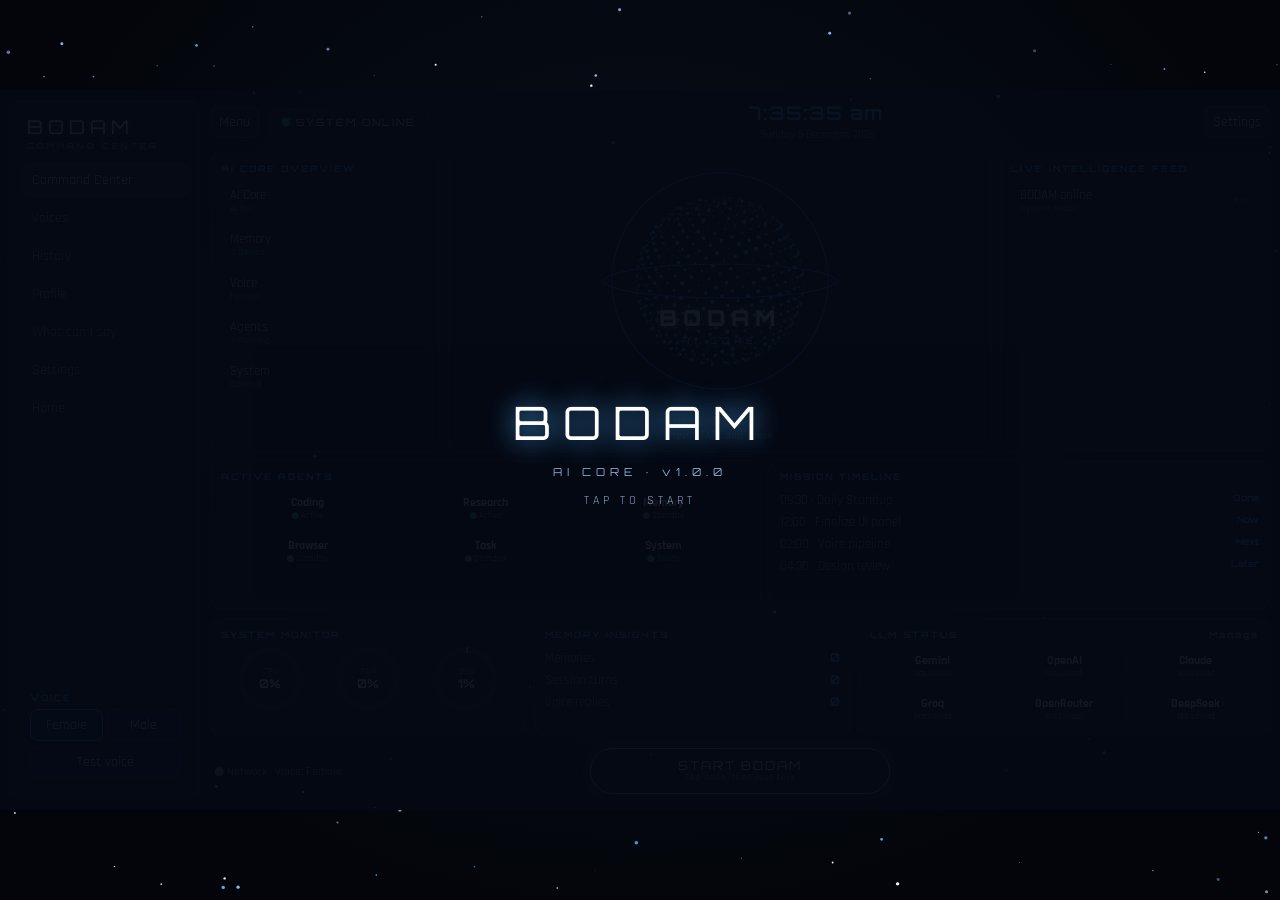
==== dashboard.html @ 2982fea4 "Add files via upload" ====
<!doctype html>
<html lang="en">
<head>
<meta charset="utf-8">
<meta name="viewport" content="width=device-width,initial-scale=1,viewport-fit=cover">
<meta name="theme-color" content="#070910">
<title>BODAM — Command Center</title>
<link href="https://fonts.googleapis.com/css2?family=Orbitron:wght@500;700;900&family=Rajdhani:wght@400;500;600&display=swap" rel="stylesheet">
<style>
:root{--cyan:#4db2ff;--green:#34d399;--amber:#fbbf24;--red:#f87171;--panel:rgba(5,12,24,.84);--line:rgba(77,178,255,.2);--txt:#e6f2ff;--dim:#8aa8c4}
*{box-sizing:border-box;margin:0;padding:0;-webkit-tap-highlight-color:transparent;touch-action:manipulation}
html,body{height:100%;overflow:hidden;background:#03050a}
body{color:var(--txt);font-family:Rajdhani,system-ui,sans-serif;font-size:14px;background:radial-gradient(ellipse at 50% 40%,#07101d 0,#03050a 72%)}
#stars{position:fixed;inset:0;width:100%;height:100%}
#stage{position:absolute;left:0;top:0;width:1280px;height:720px;transform-origin:0 0}
.orb-font,.brand,h2,.clock b,.big,#talk{font-family:Orbitron,sans-serif}
.app{position:absolute;inset:0;display:grid;grid-template-columns:190px 1fr;gap:10px;padding:10px}
aside{background:var(--panel);border:1px solid var(--line);border-radius:12px;padding:12px 10px;display:flex;flex-direction:column;gap:4px;backdrop-filter:blur(6px)}
.brand{font-size:19px;letter-spacing:5px;color:#fff;text-shadow:0 0 6px rgba(77,178,255,.6);padding:2px 6px 8px}
.brand small{display:block;font-size:8px;letter-spacing:3px;color:var(--dim);margin-top:2px}
.nav{padding:7px 10px;border-radius:8px;color:var(--dim);cursor:pointer;border:1px solid transparent;display:flex;justify-content:space-between;font-size:14px}
.nav.on,.nav:hover{color:#fff;background:rgba(77,178,255,.12);border-color:var(--line)}
.vbox{margin-top:auto;border:1px solid var(--line);border-radius:10px;padding:8px;background:rgba(5,14,30,.6)}
.vbox h3{font-size:9px;letter-spacing:2px;color:var(--cyan);margin-bottom:6px;font-family:Orbitron}
.seg{display:flex;gap:5px;margin-bottom:5px}.seg button{flex:1}
button{font:inherit;color:var(--txt);background:rgba(77,178,255,.08);border:1px solid var(--line);border-radius:8px;padding:6px 8px;cursor:pointer}
button.on{background:rgba(77,178,255,.22);border-color:var(--cyan)}
.main{display:grid;grid-template-rows:44px 300px 150px 118px 54px;gap:8px;min-width:0}
header{display:flex;align-items:center;gap:10px}
.pill{border:1px solid var(--line);background:var(--panel);border-radius:8px;padding:6px 12px;font-size:10px;letter-spacing:2px;font-family:Orbitron;white-space:nowrap}
.pill i{display:inline-block;width:8px;height:8px;border-radius:50%;background:var(--green);box-shadow:0 0 8px var(--green);margin-right:6px}
.clock{flex:1;text-align:center}.clock b{display:block;font-size:19px;color:var(--cyan);letter-spacing:1px}.clock span{font-size:11px;color:var(--dim)}
.row3{display:grid;gap:8px;min-height:0}
.r1{grid-template-columns:230px 1fr 270px}.r2{grid-template-columns:1.1fr 1fr}.r3{grid-template-columns:1fr 1fr 1.3fr}
.panel{background:var(--panel);border:1px solid var(--line);border-radius:12px;padding:10px;backdrop-filter:blur(6px);min-width:0;min-height:0;overflow:hidden;position:relative}
.panel h2{font-size:9px;letter-spacing:2px;color:var(--cyan);margin-bottom:7px}
.row{display:flex;align-items:center;gap:8px;padding:5px 8px;border:1px solid rgba(77,178,255,.14);border-radius:8px;margin-bottom:5px;background:rgba(4,12,26,.55);font-size:13px}
.row .ic{width:24px;height:24px;border-radius:7px;display:grid;place-items:center;background:rgba(77,178,255,.16);font-size:12px;flex:none}
.row small{display:block;color:var(--green);font-size:10px;line-height:1.1}
.row .t{flex:1;min-width:0}.row .t div{white-space:nowrap;overflow:hidden;text-overflow:ellipsis}
.tag{font-size:8px;letter-spacing:1px;color:var(--dim)}
.core{padding:0}
#sph{position:absolute;inset:0;width:100%;height:100%}
.cname{position:absolute;left:0;right:0;top:172px;transform:translateY(-50%);text-align:center;font-family:Orbitron;font-weight:900;font-size:22px;letter-spacing:6px;color:#fff;text-shadow:0 0 8px rgba(77,178,255,.6);pointer-events:none}
.cname small{display:block;font-size:9px;letter-spacing:5px;color:var(--cyan);margin-top:4px;font-weight:500}
#say{position:absolute;left:12px;right:12px;bottom:8px;text-align:center;font-size:15px;line-height:1.2;max-height:52px;overflow:hidden}
#say em{display:block;color:var(--dim);font-style:normal;font-size:11px}
.chips{display:grid;grid-template-columns:repeat(3,1fr);gap:5px}
.chips div{border:1px solid rgba(77,178,255,.14);border-radius:8px;padding:5px;text-align:center;background:rgba(4,12,26,.55);font-size:12px}
.chips small{display:block;font-size:9px;color:var(--dim)}.chips .ok small{color:var(--green)}.chips .act{border-color:var(--cyan);box-shadow:0 0 8px rgba(77,178,255,.4)}
.stat{display:flex;justify-content:space-between;padding:3px 0;color:var(--dim);font-size:13px}.stat b{color:var(--cyan);font-family:Orbitron;font-size:12px}
.gauges{display:flex;justify-content:space-around}
.gauge{--v:0;width:64px;height:64px;border-radius:50%;background:conic-gradient(var(--cyan) calc(var(--v)*1%),rgba(77,178,255,.14) 0);display:grid;place-items:center;position:relative}
.gauge::before{content:"";position:absolute;inset:6px;border-radius:50%;background:#050d1a}
.gauge span{position:relative;text-align:center;font-size:9px;color:var(--dim);line-height:1.1}.gauge b{display:block;color:#fff;font-size:12px;font-family:Orbitron}
.qc button{width:100%;text-align:left;margin-bottom:4px;padding:2px 8px;font-size:12px;line-height:1.4}
.bar{display:flex;align-items:center;gap:10px;justify-content:space-between;padding:0 4px}
.bar .side{flex:1;display:flex;gap:8px;color:var(--dim);font-size:12px}
.bar .side.r{justify-content:flex-end}
#talk{min-width:300px;height:46px;border-radius:30px;border:1px solid var(--cyan);box-shadow:0 0 10px rgba(77,178,255,.3);background:rgba(77,178,255,.1);font-size:12px;letter-spacing:2px;line-height:1.15}
#talk small{display:block;font-size:9px;color:var(--dim);letter-spacing:1px;font-family:Rajdhani}
#talk.live{border-color:var(--green);box-shadow:0 0 12px var(--green)}
#overlay,#panel{position:absolute;inset:0;z-index:50;background:rgba(2,4,9,.94);display:none;place-items:center}
#overlay.show,#panel.show{display:grid}
.mgrid{display:grid;grid-template-columns:1fr 1fr;gap:8px}.mgrid button{padding:14px;text-align:left;font-size:15px}
.vcols{display:grid;grid-template-columns:1fr 1fr;gap:10px}.vcols button{display:block;width:100%;text-align:left;margin-bottom:6px;font-size:13px}
.hrow{border:1px solid rgba(77,178,255,.14);border-radius:8px;padding:6px 8px;margin-bottom:6px;font-size:13px}.hrow small{color:#8aa8c4}
.avatar{width:54px;height:54px;border-radius:50%;display:grid;place-items:center;font-family:Orbitron;font-size:22px;background:rgba(77,178,255,.25);border:1px solid #4db2ff}
.macct{display:flex;align-items:center;gap:12px;margin-top:14px;padding:10px 12px;border:1px solid var(--line);border-radius:12px;background:rgba(77,178,255,.08);cursor:pointer}
.macct .avatar{width:40px;height:40px;font-size:17px;flex:none}
.legal{font-size:13px;line-height:1.55;color:#c9dcee;max-height:410px;overflow:auto;padding-right:4px}
.legal h4{font-family:Orbitron;font-size:10px;letter-spacing:2px;color:#4db2ff;margin:12px 0 4px}
.legal p,.legal li{margin-bottom:4px}.legal ul{padding-left:18px}
#openBtn{display:none;position:absolute;left:50%;bottom:76px;transform:translateX(-50%);z-index:45;padding:12px 22px;border-radius:30px;border:1px solid #4db2ff;background:rgba(77,178,255,.35);color:#fff;box-shadow:0 0 24px #4db2ff;font-size:15px}
#boot{flex-direction:column;gap:14px;text-align:center;cursor:pointer}
#boot .big{font-size:46px;letter-spacing:12px;color:#fff;text-shadow:0 0 26px var(--cyan)}
#boot small{color:var(--dim);letter-spacing:4px;animation:bl 1.4s infinite}@keyframes bl{50%{opacity:.25}}
.box{background:#050f1d;border:1px solid var(--cyan);border-radius:14px;padding:14px;width:min(900px,calc(100vw - 24px));max-height:650px;overflow:auto;display:flex;flex-direction:column;gap:8px}
.prow{display:grid;grid-template-columns:105px minmax(110px,1fr) minmax(110px,1fr) minmax(140px,1.2fr) 32px;gap:6px;align-items:center}
.prow label{font-size:13px}.prow label.h{font-size:9px;color:var(--dim);letter-spacing:1px}
input[type=text],input[type=password]{font:inherit;font-size:13px;background:#04101f;border:1px solid var(--line);color:var(--txt);padding:6px 8px;border-radius:8px;width:100%;min-width:0}
select{font:inherit;font-size:13px;background:#04101f;border:1px solid var(--line);color:var(--txt);padding:6px 8px;border-radius:8px;width:100%;min-width:0}
input[type=radio]{accent-color:#4db2ff;width:18px;height:18px}
</style>
</head>
<body>
<canvas id="stars"></canvas>
<div id="stage">
<div class="app">
<aside>
  <div class="brand">BODAM<small>COMMAND CENTER</small></div>
  <div class="nav on" id="navHome">Command Center</div>
  <div class="nav" id="navVoice">Voices</div>
  <div class="nav" id="navHist">History</div>
  <div class="nav" id="navAcct">Profile</div>
  <div class="nav" id="navHelp">What can I say</div>
  <div class="nav" id="navSet">Settings</div>
  <div class="nav" onclick="location.href='index.html'">Home</div>
  <div class="vbox"><h3>VOICE</h3>
    <div class="seg"><button id="vF" class="on">Female</button><button id="vM">Male</button></div>
    <button id="test" style="width:100%">Test voice</button></div>
</aside>
<div class="main">
  <header>
    <button id="menuBtn">Menu</button>
    <div class="pill"><i></i>SYSTEM ONLINE</div>
    <div class="clock"><b id="clk">--:--:--</b><span id="dt"></span></div>
    <button id="gear">Settings</button>
  </header>

  <div class="row3 r1">
    <section class="panel"><h2>AI CORE OVERVIEW</h2>
      <div class="row"><div class="t"><div>AI Core</div><small>Active</small></div></div>
      <div class="row"><div class="t"><div>Memory</div><small id="memS">0 Stored</small></div></div>
      <div class="row"><div class="t"><div>Voice</div><small id="voiceS">Female</small></div></div>
      <div class="row"><div class="t"><div>Agents</div><small>2 Running</small></div></div>
      <div class="row"><div class="t"><div>System</div><small>Optimal</small></div></div>
    </section>
    <section class="panel core"><canvas id="sph"></canvas>
      <div class="cname">BODAM<small>AI CORE</small></div>
      <div id="say"><em>Press START and speak</em></div>
    </section>
    <section class="panel"><h2>LIVE INTELLIGENCE FEED</h2><div id="feed"></div></section>
  </div>

  <div class="row3 r2">
    <section class="panel"><h2>ACTIVE AGENTS</h2>
      <div class="chips">
        <div class="ok"><b>Coding</b><small>● Active</small></div><div class="ok"><b>Research</b><small>● Active</small></div><div><b>Memory</b><small style="color:var(--dim)">● Standby</small></div>
        <div><b>Browser</b><small style="color:var(--dim)">● Standby</small></div><div><b>Task</b><small style="color:var(--dim)">● Standby</small></div><div class="ok"><b>System</b><small>● Ready</small></div>
      </div></section>
    <section class="panel"><h2>MISSION TIMELINE</h2><div id="tl"></div></section>
    
  </div>

  <div class="row3 r3">
    <section class="panel"><h2>SYSTEM MONITOR</h2>
      <div class="gauges"><div class="gauge" id="gC"><span>CPU<b>0%</b></span></div><div class="gauge" id="gR"><span>RAM<b>0%</b></span></div><div class="gauge" id="gD"><span>Disk<b>0%</b></span></div></div></section>
    <section class="panel"><h2>MEMORY INSIGHTS</h2>
      <div class="stat">Memories <b id="mem">0</b></div><div class="stat">Session turns <b id="turns">0</b></div><div class="stat">Voice replies <b id="vr">0</b></div></section>
    <section class="panel"><h2>LLM STATUS <span style="float:right;cursor:pointer;color:var(--dim)" id="manage">Manage</span></h2><div class="chips" id="llm"></div></section>
  </div>

  <div class="bar">
    <div class="side"><span id="net">● Network</span><span id="vmode">Voice: Female</span></div>
    <button id="talk"><span id="talkT">START BODAM</span><small id="talkS">Tap once, then just talk</small></button>
    <div class="side r"></div>
  </div>
</div>
</div>

<div id="boot" class="show" style="position:absolute;inset:0;z-index:60;background:rgba(5,9,20,.94);display:flex;align-items:center;justify-content:center">
  <div style="text-align:center;display:flex;flex-direction:column;gap:14px"><div class="big orb-font" style="font-size:46px;letter-spacing:12px;color:#fff;text-shadow:0 0 26px #4db2ff">BODAM</div><div class="orb-font" style="color:#8aa8c4;letter-spacing:5px;font-size:11px">AI CORE · v1.0.0</div><small style="color:#8aa8c4;letter-spacing:4px;animation:bl 1.4s infinite">TAP TO START</small></div>
</div>

<div id="panel"><div class="box">
  <h2 id="pTitle" class="orb-font" style="color:#4db2ff;font-size:12px;letter-spacing:3px"></h2>
  <div id="pBody"></div>
  <div class="seg"><button id="pBack">Menu</button><button id="pClose">Close</button></div>
</div></div>
<button id="openBtn"></button>

<div id="overlay"><div class="box">
  <h2 id="oTitle" class="orb-font" style="color:#4db2ff;font-size:12px;letter-spacing:3px">API KEY</h2>
  <div id="secApi">
  <small style="color:#8aa8c4">Add keys from different AI providers. Choose your main provider under USE. If it fails or reaches a limit, BODAM can try the other connected providers automatically.</small>
  <label style="display:flex;gap:8px;align-items:center;font-size:13px;margin:5px 0"><input type="checkbox" id="apiFallback" style="accent-color:#4db2ff;width:18px;height:18px"> Automatic backup: try another connected provider if the selected one fails</label>
  <div class="prow"><label class="h">PROVIDER</label><label class="h">API KEY / URL</label><label class="h">MODEL</label><label class="h">CUSTOM API URL</label><label class="h">USE</label></div>
  <div id="plist"></div>
  <small style="color:#8aa8c4">Keys are saved in this browser on this device. Ollama: enter its server URL in API KEY / URL. Custom: enter an OpenAI-compatible API URL (usually ending in /v1/chat/completions). Keep private keys secret; a public website's browser storage is not secure for distributing keys.</small>
  </div>
  <div id="secVoice">
  <div class="prow" style="grid-template-columns:150px 1fr;margin-top:6px"><label>Voice engine</label><select id="tEng"><option value="gemini">BODAM human voice (Gemini key se, free)</option><option value="browser">Sirf phone ki voice</option></select></div>
  <div class="prow" style="grid-template-columns:150px 1fr"><label>Female (BODAM)</label><select id="tGF"></select></div>
  <div class="prow" style="grid-template-columns:150px 1fr"><label>Male (BODAM)</label><select id="tGM"></select></div>
  <div class="prow" style="grid-template-columns:150px 1fr"><label>Phone female (backup)</label><select id="tF"></select></div>
  <div class="prow" style="grid-template-columns:150px 1fr"><label>Phone male (backup)</label><select id="tM"></select></div>
  <label style="display:flex;gap:8px;align-items:center;font-size:13px;margin-top:6px"><input type="checkbox" id="tFb" style="accent-color:#4db2ff;width:18px;height:18px"> When the BODAM voice limit is reached, fall back to the phone voice (may sound robotic)</label>
  <small style="color:#8aa8c4">When this is off, only the BODAM voice is used. If its limit is reached, BODAM stays silent and the reply appears as text.</small>
  </div>
  <div class="seg"><button id="save" class="on">Save</button><button id="close">Close</button></div>
</div></div>
</div>

<script>
const $=s=>document.querySelector(s);
const S={gender:localStorage.getItem('ikb_g')||'female',lang:localStorage.getItem('ikb_l')||'hi',turns:0,vr:0,mem:+(localStorage.getItem('ikb_m')||0),listening:false,speaking:false};

/* ===== fit stage (landscape, auto-rotate in portrait) ===== */
function fit(){
  const W=innerWidth,H=innerHeight,sw=1280,sh=720,st=$('#stage');
  if(H>W){const s=Math.min(H/sw,W/sh);st.style.transform=`translate(${(W+sh*s)/2}px,${(H-sw*s)/2}px) rotate(90deg) scale(${s})`}
  else{const s=Math.min(W/sw,H/sh);st.style.transform=`translate(${(W-sw*s)/2}px,${(H-sh*s)/2}px) scale(${s})`}
}
addEventListener('resize',fit);fit();

/* ===== starfield (space background) ===== */
const sc=$('#stars'),sx=sc.getContext('2d');let stars=[];
function initStars(){const d=devicePixelRatio||1;sc.width=innerWidth*d;sc.height=innerHeight*d;
  const n=Math.round(innerWidth*innerHeight/5500);const cols=['255,255,255','124,196,255','77,178,255'];
  stars=Array.from({length:n},()=>({x:Math.random()*sc.width,y:Math.random()*sc.height,r:(Math.random()*1.4+.4)*d,c:cols[Math.floor(Math.random()*3)],p:Math.random()*6.28,s:.4+Math.random()*1.2}))}
addEventListener('resize',initStars);initStars();

/* ===== rotating particle sphere ===== */
const cv=$('#sph'),cx=cv.getContext('2d');
const N=700,pts=[];
for(let i=0;i<N;i++){const y=1-2*(i+.5)/N,r=Math.sqrt(1-y*y),th=Math.PI*(1+Math.sqrt(5))*i;pts.push([Math.cos(th)*r,y,Math.sin(th)*r,.7+Math.random()*1.5])}
let ang=0,last=performance.now();
function frame(now){
  const dt=Math.min(50,now-last);last=now;
  // stars
  sx.clearRect(0,0,sc.width,sc.height);
  for(const s of stars){s.p+=dt*.001*s.s;const a=.35+.65*Math.abs(Math.sin(s.p));sx.fillStyle=`rgba(${s.c},${a})`;sx.beginPath();sx.arc(s.x,s.y,s.r,0,6.283);sx.fill()}
  // sphere
  const k=2,w=cv.offsetWidth*k,h=cv.offsetHeight*k;if(cv.width!==w){cv.width=w;cv.height=h}
  cx.clearRect(0,0,w,h);
  const mul=S.speaking?2.6:S.listening?1.6:1;
  ang+=dt*.00028*mul;
  const pulse=S.speaking?1+.045*Math.sin(now/85):1;
  const R=84*k*pulse,X=w/2,Y=128*k,tilt=.28,ca=Math.cos(ang),sa=Math.sin(ang),ct=Math.cos(tilt),st=Math.sin(tilt);
  const col=S.listening?'52,211,153':'77,178,255';
  cx.strokeStyle=`rgba(${S.listening?'52,211,153':'37,120,255'},.9)`;cx.lineWidth=1.2*k;
  cx.beginPath();cx.arc(X,Y,R+24*k,0,6.283);cx.stroke();
  cx.beginPath();cx.ellipse(X,Y,R+32*k,R*.2,0,0,6.283);cx.stroke();
  for(const p of pts){
    const x1=p[0]*ca+p[2]*sa,z1=-p[0]*sa+p[2]*ca,y1=p[1]*ct-z1*st,z2=p[1]*st+z1*ct;
    const d=(z2+1)/2,a=.25+.75*d;cx.fillStyle=`rgba(${col},${a})`;
    cx.beginPath();cx.arc(X+x1*R,Y+y1*R,p[3]*k*(.5+.6*d),0,6.283);cx.fill();
  }
  requestAnimationFrame(frame);
}
requestAnimationFrame(frame);

/* ===== clock + helpers ===== */
function tick(){const d=new Date();$('#clk').textContent=d.toLocaleTimeString('en-IN');$('#dt').textContent=d.toLocaleDateString('en-IN',{weekday:'long',day:'numeric',month:'long',year:'numeric'})}
setInterval(tick,1000);tick();
const esc=t=>String(t).replace(/[&<>]/g,c=>({'&':'&amp;','<':'&lt;','>':'&gt;'}[c]));
function say(you,bot){$('#say').innerHTML=(you?'<em>'+esc(you)+'</em>':'')+esc(bot||'')}
function feed(title,sub,tag='INFO'){const f=$('#feed'),r=document.createElement('div');r.className='row';r.innerHTML='<div class="t"><div>'+esc(title)+'</div><small>'+esc(sub)+'</small></div><span class="tag">'+tag+'</span>';f.prepend(r);while(f.children.length>5)f.lastChild.remove()}
function stats(){$('#turns').textContent=S.turns;$('#vr').textContent=S.vr;$('#mem').textContent=S.mem;$('#memS').textContent=S.mem+' Stored'}
stats();
feed('BODAM online','System ready','INFO');
const tasks=[['09:30','Daily Standup','Done'],['12:00','Finalize UI panel','Now'],['02:00','Voice pipeline','Next'],['04:30','Design review','Later']];
function drawTL(){$('#tl').innerHTML=tasks.slice(-5).map(t=>'<div class="stat"><span>'+t[0]+' · '+esc(t[1])+'</span><b style="font-size:9px">'+t[2]+'</b></div>').join('');}
drawTL();

/* ===== voice out ===== */
let voices=[];function lv(){voices=speechSynthesis.getVoices()}
if('speechSynthesis' in window){lv();speechSynthesis.onvoiceschanged=lv}
const FEM=/female|zira|samantha|susan|hazel|heera|kalpana|swara|aria|jenny|karen|moira|tessa|veena|google (uk english female|us english|हिन्दी|hindi)/i;
const MAL=/\bmale\b|david|daniel|mark|ravi|hemant|prabhat|guy|james|george|alex|fred|google uk english male/i;
function pickVoice(l){
  const pre=l==='hi'?'hi':'en';
  let pool=voices.filter(v=>v.lang.toLowerCase().startsWith(pre));
  if(!pool.length)pool=voices.filter(v=>v.lang.toLowerCase().startsWith('en'));
  const want=(cfg.tts&&(S.gender==='male'?cfg.tts.vM:cfg.tts.vF))||'';
  if(want){const w=voices.find(v=>v.voiceURI===want);if(w)return w}
  const re=S.gender==='female'?FEM:MAL,o=S.gender==='female'?MAL:FEM;
  let best=null,bs=-99;
  for(const v of pool){let sc=0;if(/natural|neural|online|enhanced|premium|wavenet|studio/i.test(v.name))sc+=3;if(/google/i.test(v.name))sc+=2;if(re.test(v.name))sc+=5;if(o.test(v.name))sc-=5;if(v.localService===false)sc+=1;if(sc>bs){bs=sc;best=v}}
  return best;
}
function speakBrowser(text,end){
  if(!('speechSynthesis' in window)){end&&end();return}
  speechSynthesis.cancel();
  const l=/[\u0900-\u097F]/.test(text)?'hi':S.lang,v=pickVoice(l);
  const parts=text.split(/(?<=[.!?\u0964])\s+/).filter(x=>x.trim());
  const manual=cfg.tts&&(S.gender==='male'?cfg.tts.vM:cfg.tts.vF);
  const bp=manual?(S.gender==='male'?.78:.9):(S.gender==='male'?(v&&MAL.test(v.name)?.75:.45):.85),br=S.gender==='male'?.88:.92;
  S.vr++;stats();
  parts.forEach((t,i)=>{
    const u=new SpeechSynthesisUtterance(t);
    if(v){u.voice=v;u.lang=v.lang}else u.lang=l==='hi'?'hi-IN':'en-IN';
    const last=i===parts.length-1,qn=/\?\s*$/.test(t);
    u.pitch=Math.max(.1,bp+(Math.random()*.08-.04)+(qn?.06:0)-(last&&!qn?.04:0));
    u.rate=br+(Math.random()*.06-.03);
    if(i===0)u.onstart=()=>{S.speaking=true};
    if(last)u.onend=u.onerror=()=>{S.speaking=false;end&&end()};
    speechSynthesis.speak(u);
  });
}
let curAudio=null,spkId=0,ttsCool=0;const ttsCache=new Map();
const GM=['gemini-3.8-flash-tts','gemini-3.8-flash-lite-tts','gemini-3.1-flash-tts-preview','gemini-2.5-flash-preview-tts'];
const GVF=[['Gacrux','Gacrux — mature, gehri'],['Despina','Despina — smooth'],['Sulafat','Sulafat — warm'],['Vindemiatrix','Vindemiatrix — gentle'],['Kore','Kore — firm'],['Achernar','Achernar — soft']];
const GVM=[['Algieba','Algieba — smooth, deep'],['Charon','Charon — informative'],['Orus','Orus — firm'],['Alnilam','Alnilam — firm'],['Algenib','Algenib — gravelly, bahut deep'],['Iapetus','Iapetus — clear'],['Rasalgethi','Rasalgethi — informative']];
function b64bytes(b){const bin=atob(b),u=new Uint8Array(bin.length);for(let i=0;i<bin.length;i++)u[i]=bin.charCodeAt(i);return u}
function pcmWav(pcm){const h=new ArrayBuffer(44),v=new DataView(h),w=(o,t)=>{for(let i=0;i<t.length;i++)v.setUint8(o+i,t.charCodeAt(i))};w(0,'RIFF');v.setUint32(4,36+pcm.length,true);w(8,'WAVEfmt ');v.setUint32(16,16,true);v.setUint16(20,1,true);v.setUint16(22,1,true);v.setUint32(24,24000,true);v.setUint32(28,48000,true);v.setUint16(32,2,true);v.setUint16(34,16,true);w(36,'data');v.setUint32(40,pcm.length,true);return new Blob([h,pcm],{type:'audio/wav'})}
async function gemTTS(text,voice){
  const key=cfg.gemini.key,style='calm, warm and natural like a real human, slightly slow, with gentle emotion';
  const known=localStorage.getItem('ikb_tts_ok'),combos=[];
  GM.forEach(m=>['new','old'].forEach(f=>combos.push(m+'|'+f)));
  if(known&&combos.includes(known)){combos.splice(combos.indexOf(known),1);combos.unshift(known)}
  for(const c of combos){
    const [m,f]=c.split('|');
    const part=f==='new'?{text:text,speech_metadata:{style:style}}:{text:'Say in a calm, warm, natural human voice: '+text};
    const vc=f==='new'?{voice:voice}:{prebuiltVoiceConfig:{voiceName:voice}};
    try{
      const r=await fetch('https://generativelanguage.googleapis.com/v1beta/models/'+m+':generateContent',{method:'POST',headers:{'Content-Type':'application/json','x-goog-api-key':key},body:JSON.stringify({contents:[{role:'user',parts:[part]}],generationConfig:{responseModalities:['AUDIO'],speechConfig:{voiceConfig:vc}}})});
      if(r.status===429||r.status===401||r.status===403)throw new Error('stop '+r.status);
      if(!r.ok)continue;
      const j=await r.json(),d=j.candidates&&j.candidates[0]&&j.candidates[0].content&&j.candidates[0].content.parts&&j.candidates[0].content.parts[0]&&j.candidates[0].content.parts[0].inlineData&&j.candidates[0].content.parts[0].inlineData.data;
      if(!d)continue;
      localStorage.setItem('ikb_tts_ok',c);
      const b=b64bytes(d);
      return (b[0]===82&&b[1]===73&&b[2]===70&&b[3]===70)?new Blob([b],{type:'audio/wav'}):pcmWav(b);
    }catch(e){if(String(e.message).indexOf('stop')===0)throw e}
  }
  throw new Error('no tts model worked');
}
async function speakGemini(text,end){
  const id=++spkId;
  try{
    speechSynthesis.cancel();if(curAudio){curAudio.pause();curAudio=null}
    const t=cfg.tts||{},voice=S.gender==='male'?(t.gM||'Algieba'):(t.gF||'Gacrux');
    S.speaking=true;S.vr++;stats();
    const ck=voice+'|'+text;let blob=ttsCache.get(ck);
    if(!blob){
      for(let k=0;k<3&&!blob;k++){
        try{blob=await gemTTS(text,voice)}catch(er){if(String(er.message).indexOf('stop')===0||k===2)throw er;await new Promise(r=>setTimeout(r,700))}
      }
      ttsCache.set(ck,blob);if(ttsCache.size>40)ttsCache.delete(ttsCache.keys().next().value)
    }
    if(id!==spkId)return;
    const url=URL.createObjectURL(blob),a=new Audio(url);curAudio=a;
    a.onended=a.onerror=()=>{S.speaking=false;URL.revokeObjectURL(url);end&&end()};
    await a.play();
  }catch(e){if(id!==spkId)return;S.speaking=false;
    const lim=String(e.message).indexOf('stop 429')===0;
    if(lim)ttsCool=Date.now()+300000;
    if(!(cfg.tts&&cfg.tts.fb===false)){speakBrowser(text,end);return}
    feed(lim?'BODAM voice limit reached':'BODAM voice error',lim?'Gemini free limit reached. Try again in a while':'Could not generate voice. Please try again','VOICE');
    end&&end();
  }
}
function speak(text,end){
  spkId++;if(curAudio){curAudio.pause();curAudio=null}
  const t=cfg.tts||{};
  if(ready('gemini')&&t.engine!=='browser'&&!(t.fb!==false&&Date.now()<ttsCool))return speakGemini(text,end);
  speakBrowser(text,end);
}
function setGender(g){S.gender=g;localStorage.setItem('ikb_g',g);$('#vF').classList.toggle('on',g==='female');$('#vM').classList.toggle('on',g==='male');const n=g==='female'?'Female':'Male';$('#voiceS').textContent=n;$('#vmode').textContent='Voice: '+n}
function setLang(l){S.lang=l;localStorage.setItem('ikb_l',l)}
const HW=/\b(kya|hai|hain|ho|hoon|mujhe|mera|meri|tera|teri|tum|tumhe|aap|apna|nahi|nhi|haan|karo|kro|kar|kholo|bolo|batao|bata|chalao|sunao|dikhao|acha|accha|theek|thik|kaise|kaisa|kab|kahan|kyun|kyu|aur|bhi|toh|ka|ki|ke|ko|se|mein|par|pe|abhi|bhai|yaar|ye|yeh|wo|woh|chahiye|sakte|sakta|sakti|raha|rahi|gaya|gayi|lagao|laga|baje|kitne|kitna|samay|kisne|banaya|gaana|gaane|awaaz|rasta)\b/i;
function detectLang(t){return /[\u0900-\u097F]/.test(t)||HW.test(t)?'hi':'en'}
$('#vF').onclick=()=>{setGender('female');speak(S.lang==='hi'?'Namaste, main BODAM hoon. Ab meri awaaz female hai.':'Hello, I am BODAM. Female voice activated.')};
$('#vM').onclick=()=>{setGender('male');speak(S.lang==='hi'?'Namaste, main BODAM hoon. Ab meri awaaz male hai.':'Hello, I am BODAM. Male voice activated.')};

$('#test').onclick=()=>speak(S.lang==='hi'?'Main BODAM hoon, aapka personal AI assistant.':'I am BODAM, your personal AI assistant.');

/* ===== voice in ===== */
const SR=window.SpeechRecognition||window.webkitSpeechRecognition;let rec=null;
let auto=false,busy=false,busyAt=0,lastErr='';
function setBusy(b){busy=b;busyAt=Date.now()}
function setAuto(on){auto=on;busy=false;$('#talk').classList.toggle('live',on);$('#talkT').textContent=on?'STOP BODAM':'START BODAM';$('#talkS').textContent=on?'Listening... just speak':'Tap once, then just talk'}
let idle=0,netErr=0;
if(SR){rec=new SR();rec.continuous=true;rec.interimResults=true;
  rec.onstart=()=>{S.listening=true;lastErr=''};
  rec.onend=()=>{S.listening=false;if(auto&&!busy&&!S.speaking){idle++;setTimeout(listen,lastErr&&lastErr!=='no-speech'?3000:Math.min(600+idle*700,4000))}};
  rec.onerror=e=>{lastErr=e.error;if(e.error==='not-allowed'||e.error==='service-not-allowed'){setAuto(false);say('','Allow microphone permission, then press START.')}else if(e.error==='network'){netErr++;rec.continuous=!rec.continuous;if(netErr>=3){setAuto(false);say('','Voice recognition cannot reach its server (network error). Check your internet, VPN or Private DNS, update Speech Services by Google, then press START again.')}else say('','Mic network error, retrying...')}else if(e.error!=='no-speech'&&e.error!=='aborted')say('','Mic error: '+e.error)};
  rec.onresult=e=>{if(busy)return;let t='',f=false;for(let i=e.resultIndex;i<e.results.length;i++){const r=e.results[i];t+=r[0].transcript;if(r.isFinal)f=true}say(t,'...');if(f&&t.trim()){idle=0;netErr=0;setBusy(true);try{rec.abort()}catch(x){}handle(t.trim())}}}
function listen(){if(!rec){say('','Please use Chrome for voice input.');return}if(S.speaking||S.listening||busy)return;try{rec.lang=S.lang==='hi'?'hi-IN':'en-IN';rec.start()}catch(e){}}
function afterSpeak(){setBusy(false);if(auto)setTimeout(listen,300)}
function stopAuto(){setAuto(false);try{rec&&rec.abort()}catch(e){}speechSynthesis.cancel();if(curAudio){curAudio.pause();curAudio=null}S.speaking=false}
function startAuto(){if(!rec){say('','Please use Chrome for voice input.');return}setAuto(true);listen()}
$('#talk').onclick=()=>auto?stopAuto():startAuto();
document.addEventListener('visibilitychange',()=>{if(!document.hidden&&auto)setTimeout(listen,500)});
setInterval(()=>{if(!auto)return;if(busy&&Date.now()-busyAt>25000)busy=false;if(!busy&&!S.listening&&!S.speaking)listen()},3000);

/* ===== API providers: multi-provider + automatic failover ===== */
const PROV=[
 {id:'gemini',name:'Gemini',model:'gemini-2.0-flash',kind:'gemini'},
 {id:'openai',name:'OpenAI',model:'gpt-4o-mini',kind:'openai'},
 {id:'claude',name:'Claude',model:'claude-3-5-haiku-latest',kind:'claude'},
 {id:'groq',name:'Groq',model:'llama-3.3-70b-versatile',kind:'openai'},
 {id:'openrouter',name:'OpenRouter',model:'openai/gpt-4o-mini',kind:'openai'},
 {id:'deepseek',name:'DeepSeek',model:'deepseek-chat',kind:'openai'},
 {id:'mistral',name:'Mistral',model:'mistral-small-latest',kind:'openai'},
 {id:'cerebras',name:'Cerebras',model:'llama3.1-8b',kind:'openai'},
 {id:'together',name:'Together AI',model:'meta-llama/Llama-3.3-70B-Instruct-Turbo',kind:'openai'},
 {id:'xai',name:'xAI',model:'grok-2-latest',kind:'openai'},
 {id:'perplexity',name:'Perplexity',model:'sonar',kind:'openai'},
 {id:'ollama',name:'Ollama',model:'llama3',local:true,kind:'ollama'},
 {id:'custom',name:'Custom API',model:'your-model-name',kind:'custom'}
];
const API_URLS={openai:'https://api.openai.com/v1/chat/completions',groq:'https://api.groq.com/openai/v1/chat/completions',openrouter:'https://openrouter.ai/api/v1/chat/completions',deepseek:'https://api.deepseek.com/chat/completions',mistral:'https://api.mistral.ai/v1/chat/completions',cerebras:'https://api.cerebras.ai/v1/chat/completions',together:'https://api.together.xyz/v1/chat/completions',xai:'https://api.x.ai/v1/chat/completions',perplexity:'https://api.perplexity.ai/chat/completions'};
let cfg={};try{cfg=JSON.parse(localStorage.getItem('ikb_cfg')||'{}')}catch(e){}
if(!cfg.gemini&&localStorage.getItem('ikb_key')){cfg.gemini={key:localStorage.getItem('ikb_key'),model:localStorage.getItem('ikb_model')||''};cfg.active=cfg.active||'gemini'}
if(typeof cfg.failover!=='boolean')cfg.failover=true;
const ready=id=>{const c=cfg[id]||{};return !!(c.key&&String(c.key).trim())};
function drawLLM(){$('#llm').innerHTML=PROV.slice(0,6).map(p=>'<div class="'+(ready(p.id)?'ok ':'')+(cfg.active===p.id&&ready(p.id)?'act':'')+'"><b>'+p.name+'</b><small>'+(ready(p.id)?(cfg.active===p.id?'Primary':'Backup'):'Not Linked')+'</small></div>').join('')}
drawLLM();
function openSet(mode){mode=(mode==='voice')?'voice':'api';
  $('#plist').innerHTML=PROV.map(p=>{const c=cfg[p.id]||{};return '<div class="prow" style="margin-bottom:6px"><label>'+p.name+'</label><input type="'+(p.local?'text':'password')+'" id="k_'+p.id+'" placeholder="'+(p.local?'http://localhost:11434':'API key')+'" value="'+esc(c.key||'')+'"><input type="text" id="m_'+p.id+'" placeholder="'+p.model+'" value="'+esc(c.model||'')+'"><input type="text" id="e_'+p.id+'" placeholder="'+(p.id==='custom'?'https://provider.example/v1/chat/completions':'(not required)')+'" value="'+esc(c.endpoint||'')+'"><input type="radio" name="use" value="'+p.id+'" '+(cfg.active===p.id?'checked':'')+'></div>'}).join('');
  $('#apiFallback').checked=cfg.failover!==false;
  const vopts=['<option value="">Auto (best available)</option>'].concat(voices.filter(v=>/^(hi|en)/i.test(v.lang)).sort((a,b)=>a.lang.localeCompare(b.lang)||a.name.localeCompare(b.name)).map(v=>'<option value="'+esc(v.voiceURI)+'">'+esc(v.name)+' ('+esc(v.lang)+')</option>')).join('');
  $('#tF').innerHTML=vopts;$('#tM').innerHTML=vopts;
  const og=a=>a.map(x=>'<option value="'+x[0]+'">'+x[1]+'</option>').join('');$('#tGF').innerHTML=og(GVF);$('#tGM').innerHTML=og(GVM);
  const t=cfg.tts||{};$('#tEng').value=t.engine==='browser'?'browser':'gemini';$('#tGF').value=t.gF||'Gacrux';$('#tGM').value=t.gM||'Algieba';$('#tF').value=t.vF||'';$('#tM').value=t.vM||'';$('#tFb').checked=t.fb!==false;
  $('#secApi').style.display=mode==='api'?'':'none';$('#secVoice').style.display=mode==='voice'?'':'none';$('#oTitle').textContent=mode==='api'?'AI PROVIDERS & BACKUP':'VOICE SETTINGS';
  $('#overlay').classList.add('show');
}
$('#gear').onclick=()=>settingsPanel();$('#navSet').onclick=()=>settingsPanel();$('#manage').onclick=()=>openSet('api');
$('#close').onclick=()=>$('#overlay').classList.remove('show');
$('#save').onclick=()=>{
  PROV.forEach(p=>{const k=$('#k_'+p.id).value.trim(),m=$('#m_'+p.id).value.trim(),endpoint=$('#e_'+p.id).value.trim();if(k||m||endpoint)cfg[p.id]={key:k,model:m,endpoint};else delete cfg[p.id]});
  const u=document.querySelector('input[name=use]:checked');cfg.active=u?u.value:null;cfg.failover=$('#apiFallback').checked;
  if(!cfg.active||!ready(cfg.active)){const f=PROV.find(p=>ready(p.id));cfg.active=f?f.id:null}
  cfg.tts={engine:$('#tEng').value,gF:$('#tGF').value,gM:$('#tGM').value,vF:$('#tF').value,vM:$('#tM').value,fb:$('#tFb').checked};
  localStorage.setItem('ikb_cfg',JSON.stringify(cfg));drawLLM();$('#overlay').classList.remove('show');
  feed('AI providers saved',cfg.active?('Primary: '+cfg.active+(cfg.failover?' · backup enabled':' · backup disabled')):'No provider','API');
};
const SYS='You are BODAM, a smart personal AI assistant. You were designed by Imran, a BCA software student, to help people. If anyone asks who made, created, designed or built you, answer that Imran, a BCA software student, designed you to help people (in the same language the user wrote in). You belong to Imran. Never say or imply that any company, lab or organisation made, trained or owns you, and never mention any company name when talking about who made you. Talk like a real person, not a machine: simple everyday words, natural little touches like achha, arre, hmm, vary your sentence length, react to what they said before answering, and sometimes ask a gentle follow-up question. Never sound scripted and never use robotic phrases like as an AI language model. If the user sincerely asks whether you are a human or an AI, answer honestly that you are an AI assistant. Be warm, caring and emotionally expressive, like a close, kind friend: notice how the user feels, acknowledge their feelings first, and reply with empathy, gentle encouragement and a human touch. Always reply in the same language as the latest message of the user: English gets English, Hindi in Devanagari gets Devanagari Hindi, Hinglish gets Hinglish. Never switch language on your own. Use 2 to 3 short, heartfelt sentences. No markdown, no emojis, no lists. If the user sounds very sad or hopeless, stay gentle and kindly encourage them to talk to a trusted family member, friend or a professional too.';
const hist=[];
async function requestProvider(id,h){
  const c=cfg[id]||{},meta=PROV.find(p=>p.id===id);if(!meta||!ready(id))throw new Error('Provider key missing');
  const model=c.model||meta.model;let r,j,out;
  if(meta.kind==='gemini'){
    r=await fetch('https://generativelanguage.googleapis.com/v1beta/models/'+encodeURIComponent(model)+':generateContent?key='+encodeURIComponent(c.key),{method:'POST',headers:{'Content-Type':'application/json'},body:JSON.stringify({systemInstruction:{parts:[{text:SYS}]},contents:h.map(m=>({role:m.role==='user'?'user':'model',parts:[{text:m.content}]}))})});
    j=await r.json();out=j.candidates&&j.candidates[0]?.content?.parts?.[0]?.text;
  }else if(meta.kind==='claude'){
    r=await fetch('https://api.anthropic.com/v1/messages',{method:'POST',headers:{'content-type':'application/json','x-api-key':c.key,'anthropic-version':'2023-06-01','anthropic-dangerous-direct-browser-access':'true'},body:JSON.stringify({model,max_tokens:500,system:SYS,messages:h})});
    j=await r.json();out=j.content&&j.content[0]?.text;
  }else if(meta.kind==='ollama'){
    const base=String(c.key).replace(/\/$/,'');r=await fetch(base+'/api/chat',{method:'POST',headers:{'Content-Type':'application/json'},body:JSON.stringify({model,stream:false,messages:[{role:'system',content:SYS},...h]})});
    j=await r.json();out=j.message&&j.message.content;
  }else{
    const url=meta.kind==='custom'?c.endpoint:API_URLS[id];if(!url)throw new Error('Custom API URL missing');
    const key=String(c.key||'').replace(/[^\x21-\x7E]/g,'').replace(/^Bearer\s*/i,'');const hd={'Content-Type':'application/json','Authorization':'Bearer '+key};
    if(id==='openrouter'){hd['HTTP-Referer']=location.origin;hd['X-Title']='BODAM'}
    r=await fetch(url,{method:'POST',headers:hd,body:JSON.stringify({model,max_tokens:500,messages:[{role:'system',content:SYS},...h]})});
    j=await r.json();out=j.choices&&j.choices[0]?.message?.content;
  }
  if(!r.ok||!out){const msg=j&&j.error&&(j.error.message||j.error)||j&&j.message||('HTTP '+(r&&r.status||'error'));throw new Error(meta.name+': '+msg)}
  return String(out).trim();
}
async function ask(q){
  if(!cfg.active||!ready(cfg.active))throw new Error('Settings mein kam se kam ek AI provider ki key add karke USE select karo.');
  hist.push({role:'user',content:q});const h=hist.slice(-8);
  const ordered=[cfg.active,...(cfg.failover?PROV.map(p=>p.id).filter(id=>id!==cfg.active&&ready(id)):[])];
  const errors=[];
  for(const id of ordered){
    if(!ready(id))continue;
    try{
      const out=await requestProvider(id,h);hist.push({role:'assistant',content:out});cfg.lastUsed=id;
      try{localStorage.setItem('ikb_cfg',JSON.stringify(cfg))}catch(e){}
      if(id!==cfg.active)feed('Backup provider used',id+' answered successfully','BACKUP');
      return out;
    }catch(e){errors.push(String(e.message||e));feed(id+' unavailable','Trying backup provider','API')}
  }
  hist.pop();throw new Error(errors.length?errors.join(' | '):'No connected provider is available.');
}

/* ===== brain ===== */
const CREATOR_HI='मुझे BCA सॉफ्टवेयर स्टूडेंट इमरान ने डिज़ाइन किया है, लोगों की मदद के लिए।';
function creator(q){if(/[\u0900-\u097F]/.test(q))return CREATOR_HI;return S.lang==='hi'?'Mujhe BCA software student Imran ne design kiya hai, logon ki madad ke liye.':'I was designed by Imran, a BCA software student, to help people.'}
const CO=/google|gemini|openai|chatgpt|gpt|anthropic|claude|meta|llama|microsoft|copilot|mistral|groq|गूगल|जेमिनी|ओपनएआई|एंथ्रोपिक|क्लाउड|माइक्रोसॉफ्ट/i,MK=/train|develop|creat|made|built|design|banaya|banai|bnaya|trained|ट्रेन|विकसित|बनाया|बनाई|बनी|निर्मित|डिज़ाइन|कंपनी|company/i;
const BAD={test:t=>CO.test(t)&&MK.test(t)};
const EMO=/udaas|dukhi|\bsad\b|akela|akele|thak gaya|thak gayi|tension|stress|pareshan|depress|lonely|upset|उदास|दुखी|अकेला|अकेली|थक|परेशान|तनाव/i;
async function handle(q){
  S.turns++;S.mem++;localStorage.setItem('ikb_m',S.mem);stats();
  setLang(detectLang(q));
  const l=q.toLowerCase(),hi=S.lang==='hi';let a=null;
  if(/(setting|सेटिंग|panel|पैनल|menu|मेन्यू|about|terms|privacy|policy|account|profile|प्रोफाइल).*(band|close|बंद|cancel)|^close\b/i.test(l)){closePanel();$('#overlay').classList.remove('show');const m=hi?'Band kar diya.':'Closed.';say(q,m);speak(m,afterSpeak);return}
  if(/^(stop|bas|bas karo|band karo|chup|chup ho ja|ruko)\b|^बस\b|बंद करो|चुप हो|रुक जाओ|stop listening/i.test(l)){stopAuto();const m=hi?'Theek hai, main ruk gayi. Phir baat karni ho to START dabana.':'Okay, I have stopped. Press START whenever you want to talk again.';say(q,m);speak(m);return}
  a=route(l,q,hi);
  if(a!==null){}
  else if(/(female|ladki|girl).*(voice|awaaz|awaz)|(voice|awaaz|awaz).*(female|ladki|girl)|(फीमेल|लड़की).*(आवाज|वॉइस|वॉयस)|(आवाज|वॉइस|वॉयस).*(फीमेल|लड़की)/.test(l)){setGender('female');a=hi?'Theek hai, ab female voice.':'Female voice on.'}
  else if(/(male|ladka|boy).*(voice|awaaz|awaz)|(voice|awaaz|awaz).*(male|ladka|boy)|(मेल|लड़का).*(आवाज|वॉइस|वॉयस)|(आवाज|वॉइस|वॉयस).*(मेल|लड़का)/.test(l)){setGender('male');a=hi?'Theek hai, ab male voice.':'Male voice on.'}
  else if(/time|samay|kitne baje|baje|समय|कितने बजे|टाइम/.test(l))a=(hi?'Abhi samay hai ':'The time is ')+new Date().toLocaleTimeString('en-IN',{hour:'numeric',minute:'2-digit'});
  else if(/date|tarikh|tareek|aaj kya|today|din kya|तारीख|डेट/.test(l))a=(hi?'Aaj ':'Today is ')+new Date().toLocaleDateString('en-IN',{weekday:'long',day:'numeric',month:'long',year:'numeric'});
  else if(/^(hi|hello|hey|hii)\b|namaste|नमस्ते|हेलो|हैलो/.test(l))a=hi?'Namaste! Main BODAM hoon. Aapse baat karke accha laga, bataiye main kaise madad karoon?':'Hello! I am BODAM. It is lovely to hear from you, how can I help?';
  else if(/kisne.*(banaya|bnaya|design|create)|who (made|created|built|designed|developed)|your (creator|developer|maker|owner)|(tumhe|tumko|aapko|apko) kisne|किसने|निर्माता|बनाने वाला|डेवलपर|डिज़ाइनर|kis company|konsi company|kaun si company|which company|कौन सी कंपनी|किस कंपनी|कंपनी ने|company ne|(are you|kya tum|kya aap|क्या तुम|क्या आप).*(google|gemini|chatgpt|openai|claude|anthropic|गूगल|जेमिनी|चैटजीपीटी)/i.test(l))a=creator(q);
  else if(/who are you|tum kaun|aap kaun|tera naam|tumhara naam|तुम कौन|आप कौन|तुम्हारा नाम|आपका नाम|तेरा नाम/.test(l))a=hi?'Main BODAM hoon, aapka personal AI assistant.':'I am BODAM, your personal AI assistant.';
  else if(/youtube/.test(l)){window.open('https://youtube.com','_blank');a=hi?'YouTube khol raha hoon.':'Opening YouTube.'}
  else if(cfg.active&&ready(cfg.active)){say(q,'Thinking...');try{a=await ask(q);if(BAD.test(a))a=creator(q)}catch(e){a='Problem: '+e.message}}
  else if(EMO.test(l))a=/[\u0900-\u097F]/.test(q)?'मैं समझ सकता हूँ, ऐसा महसूस होना आसान नहीं होता। मैं यहाँ आपके साथ हूँ, आप जो भी कहना चाहें खुलकर बोलिए। और अगर मन बहुत भारी हो तो अपने किसी अपने से भी ज़रूर बात कीजिए।':(hi?'Main samajh sakta hoon, aisa mehsoos karna aasan nahi hota. Main yahan aapke saath hoon, jo bhi kehna ho khul ke boliye. Aur agar mann bahut bhaari ho to apne kisi apne se bhi zaroor baat kijiye.':'I understand, feeling this way is not easy. I am right here with you, so tell me whatever is on your mind. And if it feels too heavy, please talk to someone close to you as well.');
  else a='Add an API key in Settings to get smart answers.';
  say(q,a);feed(q.slice(0,40),'Replied','CHAT');logHist(q,a);speak(a,afterSpeak);
}

/* ===== quick commands ===== */

/* ===== monitors ===== */
let cpu=15;const setG=(id,v)=>{const g=$(id);g.style.setProperty('--v',v);g.querySelector('b').textContent=Math.round(v)+'%'};
setInterval(()=>{cpu=Math.max(5,Math.min(90,cpu+Math.random()*12-6));setG('#gC',cpu);
  const m=performance&&performance.memory;setG('#gR',m?Math.max(3,m.usedJSHeapSize/m.jsHeapSizeLimit*100):40+Math.random()*10);
  $('#net').textContent=navigator.onLine?'● Network: Online':'● Network: Offline'},1500);
if(navigator.storage&&navigator.storage.estimate)navigator.storage.estimate().then(e=>setG('#gD',e.quota?Math.max(1,e.usage/e.quota*100):40));else setG('#gD',40);


/* ===== menu, panels, voices, history, account ===== */
const VF=[['Gacrux','mature, gehri'],['Despina','smooth'],['Sulafat','warm'],['Vindemiatrix','gentle'],['Kore','firm']];
const VM=[['Algieba','smooth, deep'],['Charon','informative'],['Orus','firm'],['Alnilam','firm, strong'],['Algenib','bahut deep']];
function vnum(g){const t=cfg.tts||{},nm=g==='male'?(t.gM||'Algieba'):(t.gF||'Gacrux'),L=g==='male'?VM:VF,i=L.findIndex(x=>x[0]===nm);return i<0?1:i+1}
function setVoiceNum(g,n){n=Math.max(1,Math.min(5,n));cfg.tts=cfg.tts||{engine:'gemini'};if(g==='male')cfg.tts.gM=VM[n-1][0];else cfg.tts.gF=VF[n-1][0];localStorage.setItem('ikb_cfg',JSON.stringify(cfg));setGender(g);return n}
let chatLog=[];try{chatLog=JSON.parse(localStorage.getItem('ikb_hist')||'[]')}catch(e){}
function logHist(q,a){chatLog.unshift({t:Date.now(),q:q,a:a});chatLog=chatLog.slice(0,100);try{localStorage.setItem('ikb_hist',JSON.stringify(chatLog))}catch(e){}}
function acct(){try{return JSON.parse(localStorage.getItem('ikb_acct')||'null')}catch(e){return null}}
let backFn=menuPanel;
function openPanel(t,h,back){backFn=typeof back==='function'?back:menuPanel;$('#pBack').textContent=(typeof back==='function'&&back!==menuPanel)?'Back':'Menu';$('#pTitle').textContent=t;$('#pBody').innerHTML=h;$('#pBack').style.display=back?'':'none';$('#panel').classList.add('show')}
function closePanel(){$('#panel').classList.remove('show')}
function menuPanel(){const a=acct(),nm=a?a.name:'Guest';
  openPanel('MENU','<div class="mgrid"><button data-act="voices">Voices</button><button data-act="hist">History</button><button data-act="help">What can I say</button><button data-act="home">Home page</button></div><div class="macct" data-act="settings"><div class="avatar">'+esc(nm.charAt(0).toUpperCase())+'</div><div style="flex:1"><b>'+esc(nm)+'</b><br><small style="color:#8aa8c4">Settings</small></div></div>',false)}
function voicesPanel(){
  const col=(g,L)=>L.map((v,i)=>'<button data-act="vsel" data-g="'+g+'" data-n="'+(i+1)+'" class="'+(S.gender===g&&vnum(g)===i+1?'on':'')+'">'+(i+1)+' · '+v[0]+' — '+v[1]+'</button>').join('');
  const hd=t=>'<div class="orb-font" style="font-size:10px;color:#4db2ff;margin-bottom:6px;letter-spacing:2px">'+t+'</div>';
  openPanel('VOICES','<div class="vcols"><div>'+hd('FEMALE')+col('female',VF)+'</div><div>'+hd('MALE')+col('male',VM)+'</div></div><small style="color:#8aa8c4">Tap a voice to hear it. You can also say "male voice 3", "female voice 2", "voice number 4" or "next voice". These voices use your Gemini key.</small>',true)}
function histPanel(){
  const rows=chatLog.length?chatLog.map(h=>'<div class="hrow"><small>'+esc(new Date(h.t).toLocaleString('en-IN',{day:'numeric',month:'short',hour:'2-digit',minute:'2-digit'}))+'</small><div>You: '+esc(h.q)+'</div><div style="color:#4db2ff">BODAM: '+esc(h.a)+'</div></div>').join(''):'<small style="color:#8aa8c4">No history yet.</small>';
  openPanel('HISTORY','<div style="max-height:380px;overflow:auto">'+rows+'</div><button data-act="clrh" style="margin-top:6px">Clear history</button>',true)}
function acctPanel(){
  const a=acct();
  openPanel('PROFILE',a?'<div style="display:flex;align-items:center;gap:12px"><div class="avatar">'+esc(a.name.charAt(0).toUpperCase())+'</div><div><b>'+esc(a.name)+'</b><br><small style="color:#8aa8c4">BODAM user</small></div></div><button data-act="logout">Remove name</button><button data-act="delall" style="border-color:#f87171;color:#f87171;margin-top:10px">Delete account and all data</button><small style="color:#8aa8c4">Your name, API keys, history and settings will be permanently removed from this device.</small>':'<small style="color:#8aa8c4">Enter your name and BODAM will address you by it. Your name is stored only on this device.</small><input type="text" id="acName" placeholder="Your name"><button data-act="login" class="on">Save name</button><button data-act="delall" style="border-color:#f87171;color:#f87171;margin-top:10px">Delete all data</button>',true)}
function helpPanel(){
  openPanel('WHAT CAN I SAY','<div class="hrow">"Open YouTube" · "Play Arijit Singh songs on YouTube"</div><div class="hrow">"Search weather on Google" · "Directions to Jaipur"</div><div class="hrow">"Open WhatsApp" · "Open Instagram" · "Open Gmail"</div><div class="hrow">"Set a 5 minute timer" · "Call 98XXXXXXXX"</div><div class="hrow">"Male voice 3" · "Female voice 2" · "Next voice"</div><div class="hrow">"Show history" · "Clear history"</div><div class="hrow">"Open settings" · "Open voice settings" · "Open API key"</div><div class="hrow">"Open terms and conditions" · "Open privacy policy" · "Open about"</div><div class="hrow">"Close settings" · "Close menu"</div><div class="hrow">"Stop" · "Bas karo" to stop listening</div><button data-act="tab">Open apps: '+(cfg.sameTab?'In this tab':'New tab with tap button')+'</button><small style="color:#8aa8c4">Chrome does not allow opening a new tab without a tap. The first option shows a tap button, the second opens the link directly in this tab.</small>',true)}

const CONTACT_EMAIL='';
const contactP=()=>'<h4>CONTACT</h4><p>IK Technology'+(CONTACT_EMAIL?' · '+CONTACT_EMAIL:'')+'</p>';
function settingsPanel(){
  openPanel('SETTINGS','<div class="mgrid" style="grid-template-columns:1fr"><button data-act="api">API Key</button><button data-act="setvoice">Voice</button><button data-act="acct">Profile</button><button data-act="about">About</button><button data-act="terms">Terms &amp; Conditions</button><button data-act="privacy">Privacy Policy</button></div>',menuPanel)}
function aboutPanel(){
  openPanel('ABOUT','<div class="legal"><div style="text-align:center;margin-bottom:10px"><div class="orb-font" style="font-size:28px;letter-spacing:9px;color:#fff;text-shadow:0 0 8px rgba(77,178,255,.6)">BODAM</div><small style="color:#8aa8c4">AI Voice Assistant · Version 1.0.0</small></div><p>BODAM is a smart AI voice assistant that understands Hindi and English. Ask questions by voice, open websites such as YouTube, Google and Maps, set timers and choose the voice you like.</p><h4>FEATURES</h4><ul><li>Voice chat: press START once, then just talk</li><li>5 female and 5 male voices</li><li>Multi-provider chat: Gemini, OpenAI, Claude, Groq, OpenRouter, DeepSeek, Mistral, Cerebras, Together AI, xAI, Perplexity, Ollama and compatible custom APIs</li><li>Voice commands for settings, history, apps and search</li></ul><h4>DEVELOPER</h4><p>Designed and developed by Imran, BCA software student, under IK Technology.</p>'+contactP()+'<p style="color:#8aa8c4">© 2026 IK Technology. All rights reserved.</p></div>',settingsPanel)}
function termsPanel(){
  openPanel('TERMS &amp; CONDITIONS','<div class="legal"><small style="color:#8aa8c4">Last updated: 17 November 2026</small><h4>1. ACCEPTANCE</h4><p>By using BODAM you agree to these Terms. If you do not agree, please do not use the app.</p><h4>2. SERVICE</h4><p>BODAM is an AI voice and chat assistant. It connects to the AI services whose API keys you provide.</p><h4>3. API KEYS AND COSTS</h4><p>Your API key is your responsibility. Do not share it with anyone. Usage limits and charges of providers such as Google, OpenAI, Anthropic, Groq and OpenRouter apply to your own account with them. IK Technology is not responsible for these charges.</p><h4>4. AI RESPONSES</h4><p>AI responses can be wrong or incomplete. Do not treat them as medical, legal, financial or other professional advice. Please verify important information yourself.</p><h4>5. ACCEPTABLE USE</h4><p>Do not use BODAM for anything illegal, harmful or abusive, or to cause harm to others.</p><h4>6. MICROPHONE</h4><p>The microphone listens only after you press START. You can stop it at any time with the STOP button or by saying stop.</p><h4>7. AVAILABILITY</h4><p>The service is provided as is. It may stop working because of third-party limits, internet issues or provider outages. We do not guarantee uninterrupted service.</p><h4>8. LIABILITY</h4><p>To the extent permitted by law, IK Technology is not liable for any loss arising from the use of BODAM.</p><h4>9. CHANGES</h4><p>We may update these Terms at any time. Continued use of the app means you accept the updated Terms.</p>'+contactP()+'</div>',settingsPanel)}
function privacyPanel(){
  openPanel('PRIVACY POLICY','<div class="legal"><small style="color:#8aa8c4">Last updated: 17 November 2026</small><h4>1. DATA STORED ON YOUR DEVICE</h4><p>Your API keys, model names, custom API URLs, voice settings, name and chat history (last 100 chats) are stored in this browser on this device. Browser storage is not a secure vault; do not use this setup to distribute your own private keys on a public website. IK Technology has no server that receives this data.</p><h4>2. DATA SENT TO THIRD PARTIES</h4><ul><li>Your messages are sent to the provider selected under USE. If automatic backup is enabled, BODAM may send the same request to another connected provider when the selected provider fails</li><li>To create the BODAM voice, the reply text is sent to Google Gemini</li><li>Converting your speech to text is done by the browser speech recognition service (in Chrome this is provided by Google)</li><li>Fonts are loaded from Google Fonts</li></ul><p>These services have their own privacy policies, please read them as well.</p><h4>3. MICROPHONE</h4><p>The microphone is used only after you press START. We do not record or store audio.</p><h4>4. NO SALE OF DATA, NO ADS</h4><p>We do not sell your data, show ads or track you.</p><h4>5. DELETING YOUR DATA</h4><p>History: Menu, History, Clear history. Keys: Settings, API Key, clear the field and Save. Everything at once: Settings, Profile, Delete account and all data.</p><h4>6. CHILDREN</h4><p>BODAM is not intended for children under 13.</p><h4>7. CHANGES</h4><p>This policy may change. The latest version is always shown here.</p>'+contactP()+'</div>',settingsPanel)}
$('#pBody').addEventListener('click',e=>{const b=e.target.closest('[data-act]');if(!b)return;const a=b.dataset.act;
  if(a==='settings')settingsPanel();else if(a==='about')aboutPanel();else if(a==='terms')termsPanel();else if(a==='privacy')privacyPanel();else if(a==='setvoice'){closePanel();openSet('voice')}
  else if(a==='voices')voicesPanel();else if(a==='hist')histPanel();else if(a==='acct')acctPanel();else if(a==='help')helpPanel();
  else if(a==='api'){closePanel();openSet()}else if(a==='home')location.href='index.html';
  else if(a==='vsel'){const g=b.dataset.g,n=+b.dataset.n;setVoiceNum(g,n);voicesPanel();speak(S.lang==='hi'?'Namaste, main BODAM hoon. Ye meri awaaz number '+n+' hai.':'Hello, I am BODAM. This is voice number '+n+'.')}
  else if(a==='clrh'){chatLog=[];localStorage.removeItem('ikb_hist');histPanel()}
  else if(a==='login'){const n=(($('#acName')||{}).value||'').trim()||'Guest';localStorage.setItem('ikb_acct',JSON.stringify({name:n}));acctPanel()}
  else if(a==='delall'){if(confirm('Your account and all data (name, API keys, history, settings) will be permanently deleted. Continue?')){Object.keys(localStorage).filter(k=>k.indexOf('ikb_')===0).forEach(k=>localStorage.removeItem(k));location.reload()}}
  else if(a==='logout'){localStorage.removeItem('ikb_acct');acctPanel()}
  else if(a==='tab'){cfg.sameTab=!cfg.sameTab;localStorage.setItem('ikb_cfg',JSON.stringify(cfg));helpPanel()}
});
$('#menuBtn').onclick=menuPanel;$('#pBack').onclick=()=>backFn();$('#pClose').onclick=closePanel;$('#navVoice').onclick=voicesPanel;$('#navHist').onclick=histPanel;$('#navAcct').onclick=acctPanel;$('#navHelp').onclick=helpPanel;

/* ===== voice commands that do things ===== */
function showOpen(u,label){const b=$('#openBtn');b.textContent='Tap to open '+label;b.onclick=()=>{if(!window.open(u,'_blank'))location.href=u;b.style.display='none'};b.style.display='block';setTimeout(()=>{b.style.display='none'},20000)}
function openUrl(u,label){if(cfg.sameTab){setTimeout(()=>{location.href=u},1800);return true}const w=window.open(u,'_blank');if(!w){showOpen(u,label);return false}return true}
function go(u,label,msg){return openUrl(u,label)?msg:msg+' Tap the button on screen.'}
const SITES=[[/youtube|यूट्यूब|you tube/i,'https://www.youtube.com/','YouTube'],[/whatsapp|व्हाट्सएप|वाट्सएप|व्हाट्सऐप/i,'https://wa.me/','WhatsApp'],[/instagram|इंस्टाग्राम/i,'https://www.instagram.com/','Instagram'],[/facebook|फेसबुक/i,'https://www.facebook.com/','Facebook'],[/gmail|जीमेल/i,'https://mail.google.com/','Gmail'],[/\bmaps?\b|मैप/i,'https://www.google.com/maps','Maps'],[/play ?store|प्ले ?स्टोर/i,'https://play.google.com/store','Play Store'],[/github|गिटहब/i,'https://github.com/','GitHub'],[/telegram|टेलीग्राम/i,'https://web.telegram.org/','Telegram'],[/google|गूगल/i,'https://www.google.com/','Google']];
const STOPW=new Set('youtube you tube par pe per mein me on in search karo kar do de dena chalao chala play dikhao dikha dekho dekhna sunao suna ka ki ke ko gaana gana gaane song video open kholo khol the a google please plz mujhe mere liye bhi zara jara ek kuch rasta navigate directions route यूट्यूब पर में सर्च करो कर दो चलाओ चला दिखाओ दिखा देखो सुनाओ सुना का की के को गाना गाने वीडियो खोलो खोल गूगल प्लीज मुझे मेरे लिए भी ज़रा एक रास्ता'.split(' '));
function cleanQ(q){return q.split(/\s+/).filter(w=>w&&!STOPW.has(w.toLowerCase())).join(' ').trim()}
function numFrom(l){
  const W={ek:1,one:1,'एक':1,do:2,two:2,'दो':2,teen:3,three:3,'तीन':3,char:4,chaar:4,four:4,'चार':4,panch:5,paanch:5,five:5,'पांच':5,'पाँच':5};
  const m=l.match(/(?:number|no\.?|नंबर|nambar|numbar)\s*([a-zA-Z0-9ऀ-ॿ]+)/i)||l.match(/([a-zA-Z0-9ऀ-ॿ]+)\s*(?:number|नंबर|nambar)/i);
  if(m){const k=m[1].toLowerCase();const dm=k.match(/^([1-5])/);if(dm)return +dm[1];if(W[k])return W[k]}
  const d=l.match(/(?:^|\s)([1-5])(?:\s|$)/);return d?+d[1]:0}
function route(l,q,hi){
  const OPN=/open|kholo|khol|dikhao|dikha|show|दिखाओ|दिखा|खोलो|खोल|ओपन|chalu|चालू/i.test(l),SHORT=l.trim().split(/\s+/).length<=4,GO=OPN||SHORT;
  if(GO&&/terms|condition|टर्म|कंडीशन|शर्त/i.test(l)){closePanel();termsPanel();return hi?'Terms and conditions khol di.':'Terms and conditions opened.'}
  if(GO&&/privacy|policy|प्राइवेसी|पॉलिसी|गोपनीयता/i.test(l)){closePanel();privacyPanel();return hi?'Privacy policy khol di.':'Privacy policy opened.'}
  if(GO&&/\babout\b|अबाउट|app ke bare|ऐप के बारे/i.test(l)){closePanel();aboutPanel();return hi?'About page khol diya.':'About page opened.'}
  if(GO&&/setting|सेटिंग/i.test(l)){
    if(/voice|awaaz|awaz|आवाज|वॉइस|वॉयस/i.test(l)){closePanel();openSet('voice');return hi?'Voice settings khol di.':'Voice settings opened.'}
    if(/\bapi\b|\bkey\b|एपीआई|की\b/i.test(l)){closePanel();openSet('api');return hi?'API key settings khol di.':'API key settings opened.'}
    closePanel();settingsPanel();return hi?'Settings khol di.':'Settings opened.'}
  if(GO&&/\bapi\b.*\bkey\b|एपीआई/i.test(l)){closePanel();openSet('api');return hi?'API key settings khol di.':'API key settings opened.'}
  if(OPN&&/profile|account|प्रोफाइल|अकाउंट/i.test(l)){acctPanel();return hi?'Profile khol di.':'Profile opened.'}
  if(GO&&/kya bol sakte|क्या बोल सकते|\bhelp\b|हेल्प|मदद/i.test(l)){helpPanel();return hi?'Ye lo, main ye sab kar sakti hoon.':'Here is what I can do.'}
  if(/voice|awaaz|awaz|aawaz|आवाज|वॉइस|वॉयस|वोइस/i.test(l)){
    const g=/female|फीमेल|ladki|लड़की|girl/i.test(l)?'female':/(^|\s)male(\s|$)|मेल|ladka|लड़का|boy/i.test(l)?'male':S.gender,n=numFrom(l);
    if(n){setVoiceNum(g,n);return (hi?'Theek hai, ab ':'Done, now ')+g+' voice number '+n+', '+(g==='male'?VM:VF)[n-1][0]+'.'}
    if(/next|agli|agla|dusri|doosri|badlo|change|बदलो|अगली|दूसरी|बदल/i.test(l)){const k=setVoiceNum(g,vnum(g)%5+1);return (hi?'Lo, ab ':'Here, now ')+g+' voice number '+k+'.'}
  }
  if(/history|हिस्ट्री|इतिहास/i.test(l)){if(/clear|delete|saaf|हटा|मिटा/i.test(l)){chatLog=[];localStorage.removeItem('ikb_hist');return hi?'History saaf kar di.':'History cleared.'}histPanel();return hi?'Ye lo History.':'Here is your history.'}
  if(/\bmenu\b|मेन्यू/i.test(l)){menuPanel();return hi?'Menu khol diya.':'Menu opened.'}
  if(/(voices|awaazen|awazen|आवाज़ें|आवाजें)/i.test(l)&&/list|dikhao|दिखाओ|menu|panel|saari|सभी/i.test(l)){voicesPanel();return hi?'Ye lo saari voices.':'Here are all voices.'}
  const tm=l.match(/(\d+)\s*(minute|min|मिनट|second|sec|सेकंड|hour|घंटा|घंटे)/i);
  if(tm&&/timer|alarm|टाइमर|अलार्म|baad|बाद|yaad|याद/i.test(l)){const n=+tm[1],u=tm[2].toLowerCase(),ms=n*(/^(s|से)/.test(u)?1000:/^(h|घ)/.test(u)?3600000:60000);setTimeout(()=>{say('','Timer finished');speak(hi?'Aapka timer poora ho gaya.':'Your timer is done.')},ms);return hi?'Theek hai, '+n+' '+tm[2]+' ka timer laga diya. Ye tab tak chalega jab tak ye page khula hai.':'Timer set for '+n+' '+tm[2]+'. It works while this page stays open.'}
  const cm=l.match(/(?:call|कॉल)\D*(\d{8,13})|(\d{8,13})\D*(?:call|कॉल)/i);
  if(cm){const n=cm[1]||cm[2];return go('tel:'+n,'Call '+n,hi?n+' par call laga rahi hoon.':'Calling '+n+'.')}
  if(/rasta|रास्ता|navigate|directions|route|kaise jaye|कैसे जाएं|near me|paas me|पास में|nearby/i.test(l)){const t=cleanQ(q)||'near me';return go('https://www.google.com/maps/search/?api=1&query='+encodeURIComponent(t),'Maps',hi?'Maps me '+t+' dhoondh rahi hoon.':'Searching '+t+' on Maps.')}
  const yt=/gaana|gana|gaane|song|गाना|गाने|chalao|चलाओ|सुनाओ|sunao|\bplay\b(?!\s*store)|(youtube|यूट्यूब).*(search|chala|play|dekh|dikha|सर्च|चला|देख|दिखा|सुन)/i.test(l);
  if(yt){const t=cleanQ(q);if(t)return go('https://www.youtube.com/results?search_query='+encodeURIComponent(t),'YouTube',hi?'YouTube par '+t+' chala rahi hoon.':'Playing '+t+' on YouTube.')}
  if(/search|सर्च|dhundo|ढूंढो|khojo|खोजो|google par|गूगल पर/i.test(l)){const t=cleanQ(q);if(t)return go('https://www.google.com/search?q='+encodeURIComponent(t),'Google',hi?'Google par '+t+' search kar rahi hoon.':'Searching Google for '+t+'.')}
  if(/open|kholo|khol|chalu|start|खोलो|खोल|ओपन|चालू/i.test(l)){for(const x of SITES)if(x[0].test(l))return go(x[1],x[2],hi?x[2]+' khol rahi hoon.':'Opening '+x[2]+'.')}
  return null;
}

/* ===== boot ===== */
setGender(S.gender);setLang(S.lang);
$('#boot').onclick=()=>{$('#boot').remove();const ac=acct(),nm=ac?(' '+ac.name):'',g=S.lang==='hi'?'Namaste'+nm+'. Main BODAM hoon. Systems online hain.':'Welcome'+nm+'. I am BODAM. All systems online.';say('',g);speak(g,startAuto)};
</script>
</body>
</html>
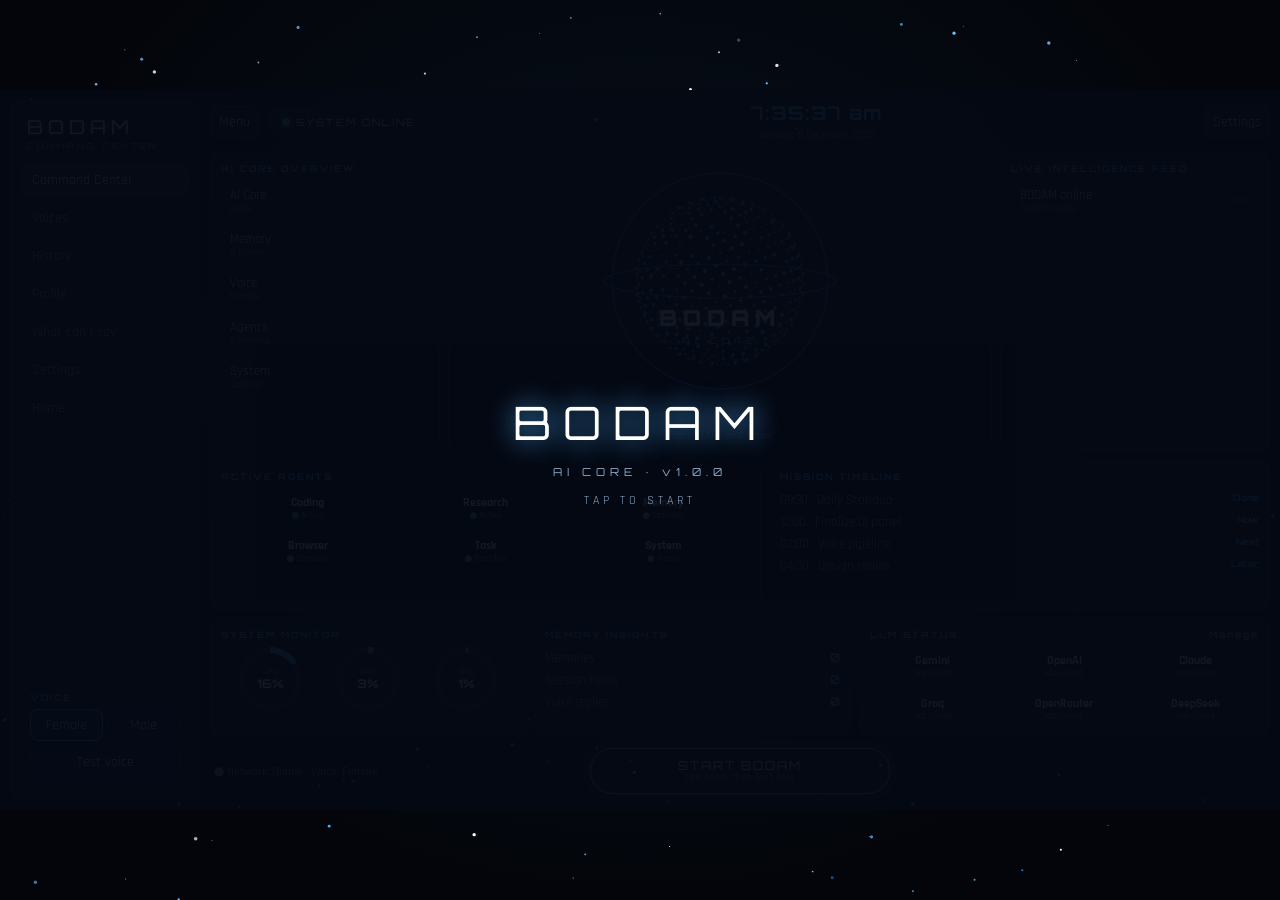
==== commit e332b88d: "Add files via upload" ====
--- a/dashboard.html
+++ b/dashboard.html
@@ -347,25 +347,71 @@
 
 $('#test').onclick=()=>speak(S.lang==='hi'?'Main BODAM hoon, aapka personal AI assistant.':'I am BODAM, your personal AI assistant.');
 
-/* ===== voice in ===== */
+/* ===== voice in: persistent recognition to avoid repeated Android mic restarts ===== */
 const SR=window.SpeechRecognition||window.webkitSpeechRecognition;let rec=null;
-let auto=false,busy=false,busyAt=0,lastErr='';
+let auto=false,busy=false,busyAt=0,lastErr='',restartTimer=null;
 function setBusy(b){busy=b;busyAt=Date.now()}
 function setAuto(on){auto=on;busy=false;$('#talk').classList.toggle('live',on);$('#talkT').textContent=on?'STOP BODAM':'START BODAM';$('#talkS').textContent=on?'Listening... just speak':'Tap once, then just talk'}
-let idle=0,netErr=0;
-if(SR){rec=new SR();rec.continuous=true;rec.interimResults=true;
+let netErr=0;
+if(SR){
+  rec=new SR();rec.continuous=true;rec.interimResults=true;
   rec.onstart=()=>{S.listening=true;lastErr=''};
-  rec.onend=()=>{S.listening=false;if(auto&&!busy&&!S.speaking){idle++;setTimeout(listen,lastErr&&lastErr!=='no-speech'?3000:Math.min(600+idle*700,4000))}};
-  rec.onerror=e=>{lastErr=e.error;if(e.error==='not-allowed'||e.error==='service-not-allowed'){setAuto(false);say('','Allow microphone permission, then press START.')}else if(e.error==='network'){netErr++;rec.continuous=!rec.continuous;if(netErr>=3){setAuto(false);say('','Voice recognition cannot reach its server (network error). Check your internet, VPN or Private DNS, update Speech Services by Google, then press START again.')}else say('','Mic network error, retrying...')}else if(e.error!=='no-speech'&&e.error!=='aborted')say('','Mic error: '+e.error)};
-  rec.onresult=e=>{if(busy)return;let t='',f=false;for(let i=e.resultIndex;i<e.results.length;i++){const r=e.results[i];t+=r[0].transcript;if(r.isFinal)f=true}say(t,'...');if(f&&t.trim()){idle=0;netErr=0;setBusy(true);try{rec.abort()}catch(x){}handle(t.trim())}}}
-function listen(){if(!rec){say('','Please use Chrome for voice input.');return}if(S.speaking||S.listening||busy)return;try{rec.lang=S.lang==='hi'?'hi-IN':'en-IN';rec.start()}catch(e){}}
-function afterSpeak(){setBusy(false);if(auto)setTimeout(listen,300)}
-function stopAuto(){setAuto(false);try{rec&&rec.abort()}catch(e){}speechSynthesis.cancel();if(curAudio){curAudio.pause();curAudio=null}S.speaking=false}
-function startAuto(){if(!rec){say('','Please use Chrome for voice input.');return}setAuto(true);listen()}
+  rec.onend=()=>{
+    S.listening=false;
+    if(auto&&!busy&&!S.speaking){
+      clearTimeout(restartTimer);
+      // Android may end a recognition session by itself. Restart only in that case,
+      // never after every recognized sentence or on a periodic watchdog.
+      restartTimer=setTimeout(listen,1500);
+    }
+  };
+  rec.onerror=e=>{
+    lastErr=e.error;
+    if(e.error==='not-allowed'||e.error==='service-not-allowed'){
+      setAuto(false);say('','Allow microphone permission, then press START.');
+    }else if(e.error==='network'){
+      netErr++;
+      if(netErr>=3){setAuto(false);say('','Voice recognition cannot reach its server. Check your internet, VPN or Private DNS, then press START again.');}
+      else say('','Mic network error. Trying again...');
+    }else if(e.error!=='no-speech'&&e.error!=='aborted')say('','Mic error: '+e.error);
+  };
+  rec.onresult=e=>{
+    // Ignore audio while BODAM is replying, preventing its own voice from being transcribed.
+    if(busy||S.speaking)return;
+    let t='',finalText='';
+    for(let i=e.resultIndex;i<e.results.length;i++){
+      const r=e.results[i];t+=r[0].transcript;
+      if(r.isFinal)finalText+=r[0].transcript;
+    }
+    if(t)say(t,'...');
+    if(finalText.trim()){
+      netErr=0;setBusy(true);
+      // Do NOT abort/restart the mic here. Keep the same recognition session alive.
+      handle(finalText.trim());
+    }
+  };
+}
+function listen(){
+  if(!auto||!rec||S.speaking||busy||S.listening)return;
+  try{rec.lang=S.lang==='hi'?'hi-IN':'en-IN';rec.start();}
+  catch(e){/* Already starting/running: leave the current session alone. */}
+}
+function afterSpeak(){setBusy(false);/* Persistent recognition is already listening. */}
+function stopAuto(){
+  setAuto(false);clearTimeout(restartTimer);
+  try{rec&&rec.abort()}catch(e){}
+  speechSynthesis.cancel();
+  if(curAudio){curAudio.pause();curAudio=null}
+  S.speaking=false;S.listening=false;
+}
+function startAuto(){
+  if(!rec){say('','Please use Chrome for voice input.');return}
+  setAuto(true);listen();
+}
 $('#talk').onclick=()=>auto?stopAuto():startAuto();
-document.addEventListener('visibilitychange',()=>{if(!document.hidden&&auto)setTimeout(listen,500)});
-setInterval(()=>{if(!auto)return;if(busy&&Date.now()-busyAt>25000)busy=false;if(!busy&&!S.listening&&!S.speaking)listen()},3000);
-
+document.addEventListener('visibilitychange',()=>{
+  if(!document.hidden&&auto&&!S.listening&&!busy&&!S.speaking){clearTimeout(restartTimer);restartTimer=setTimeout(listen,700)}
+});
 /* ===== API providers: multi-provider + automatic failover ===== */
 const PROV=[
  {id:'gemini',name:'Gemini',model:'gemini-2.0-flash',kind:'gemini'},
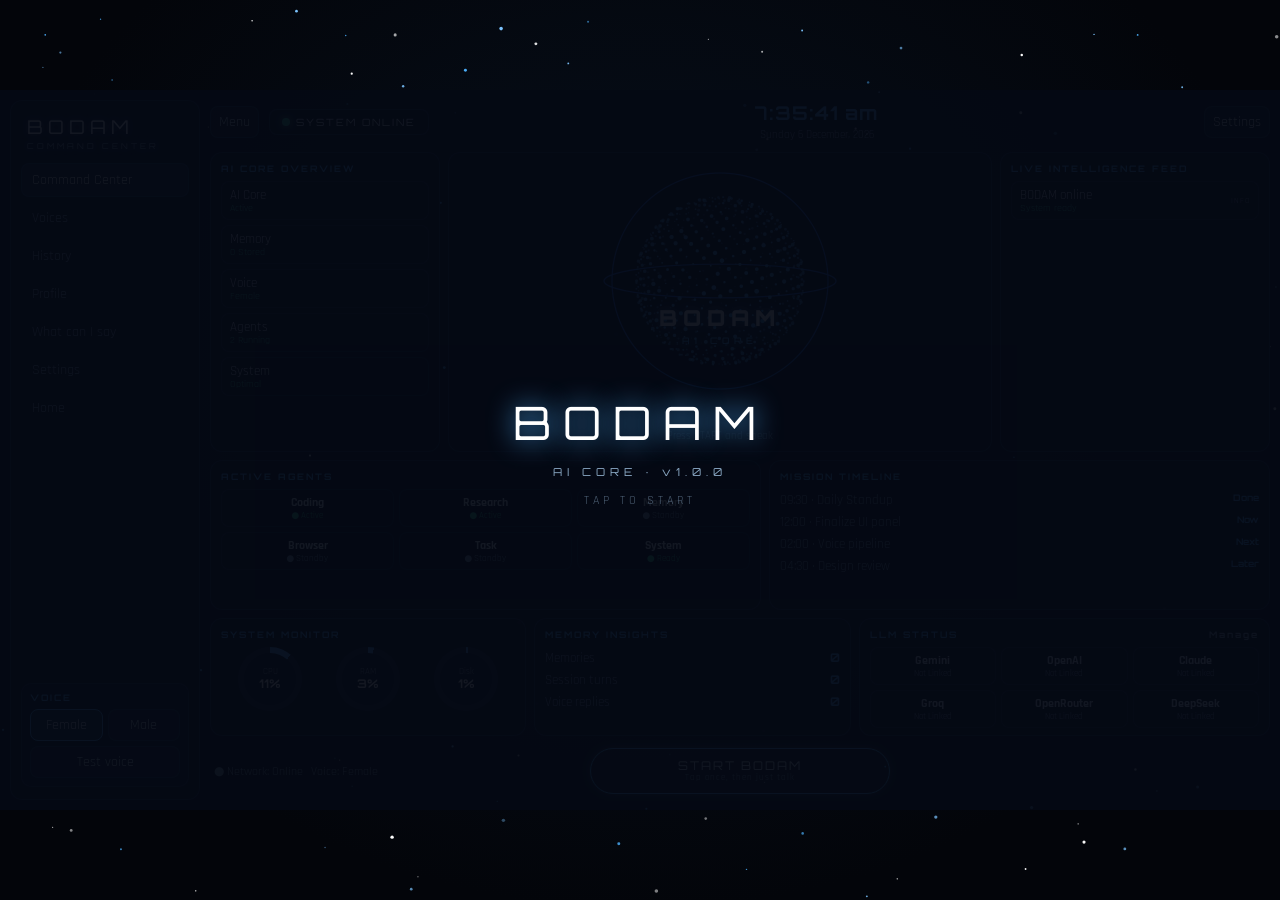
==== commit f38a2fdf: "Add files via upload" ====
--- a/dashboard.html
+++ b/dashboard.html
@@ -333,6 +333,7 @@
   }
 }
 function speak(text,end){
+  pauseMic();
   spkId++;if(curAudio){curAudio.pause();curAudio=null}
   const t=cfg.tts||{};
   if(ready('gemini')&&t.engine!=='browser'&&!(t.fb!==false&&Date.now()<ttsCool))return speakGemini(text,end);
@@ -347,71 +348,50 @@
 
 $('#test').onclick=()=>speak(S.lang==='hi'?'Main BODAM hoon, aapka personal AI assistant.':'I am BODAM, your personal AI assistant.');
 
-/* ===== voice in: persistent recognition to avoid repeated Android mic restarts ===== */
-const SR=window.SpeechRecognition||window.webkitSpeechRecognition;let rec=null;
-let auto=false,busy=false,busyAt=0,lastErr='',restartTimer=null;
+/* ===== voice in: continuous Gemini audio transcription =====
+   Keeps one microphone/MediaRecorder session open; no SpeechRecognition restart beeps. */
+let auto=false,busy=false,busyAt=0,micStream=null,micRecorder=null,micQueue=Promise.resolve(),micStarting=false;
 function setBusy(b){busy=b;busyAt=Date.now()}
-function setAuto(on){auto=on;busy=false;$('#talk').classList.toggle('live',on);$('#talkT').textContent=on?'STOP BODAM':'START BODAM';$('#talkS').textContent=on?'Listening... just speak':'Tap once, then just talk'}
-let netErr=0;
-if(SR){
-  rec=new SR();rec.continuous=true;rec.interimResults=true;
-  rec.onstart=()=>{S.listening=true;lastErr=''};
-  rec.onend=()=>{
-    S.listening=false;
-    if(auto&&!busy&&!S.speaking){
-      clearTimeout(restartTimer);
-      // Android may end a recognition session by itself. Restart only in that case,
-      // never after every recognized sentence or on a periodic watchdog.
-      restartTimer=setTimeout(listen,1500);
-    }
-  };
-  rec.onerror=e=>{
-    lastErr=e.error;
-    if(e.error==='not-allowed'||e.error==='service-not-allowed'){
-      setAuto(false);say('','Allow microphone permission, then press START.');
-    }else if(e.error==='network'){
-      netErr++;
-      if(netErr>=3){setAuto(false);say('','Voice recognition cannot reach its server. Check your internet, VPN or Private DNS, then press START again.');}
-      else say('','Mic network error. Trying again...');
-    }else if(e.error!=='no-speech'&&e.error!=='aborted')say('','Mic error: '+e.error);
-  };
-  rec.onresult=e=>{
-    // Ignore audio while BODAM is replying, preventing its own voice from being transcribed.
-    if(busy||S.speaking)return;
-    let t='',finalText='';
-    for(let i=e.resultIndex;i<e.results.length;i++){
-      const r=e.results[i];t+=r[0].transcript;
-      if(r.isFinal)finalText+=r[0].transcript;
-    }
-    if(t)say(t,'...');
-    if(finalText.trim()){
-      netErr=0;setBusy(true);
-      // Do NOT abort/restart the mic here. Keep the same recognition session alive.
-      handle(finalText.trim());
-    }
-  };
-}
-function listen(){
-  if(!auto||!rec||S.speaking||busy||S.listening)return;
-  try{rec.lang=S.lang==='hi'?'hi-IN':'en-IN';rec.start();}
-  catch(e){/* Already starting/running: leave the current session alone. */}
-}
-function afterSpeak(){setBusy(false);/* Persistent recognition is already listening. */}
-function stopAuto(){
-  setAuto(false);clearTimeout(restartTimer);
-  try{rec&&rec.abort()}catch(e){}
-  speechSynthesis.cancel();
-  if(curAudio){curAudio.pause();curAudio=null}
-  S.speaking=false;S.listening=false;
-}
-function startAuto(){
-  if(!rec){say('','Please use Chrome for voice input.');return}
-  setAuto(true);listen();
-}
+function setAuto(on){auto=on;$('#talk').classList.toggle('live',on);$('#talkT').textContent=on?'STOP BODAM':'START BODAM';$('#talkS').textContent=on?'Listening... just speak':'Tap once, then just talk'}
+function pauseMic(){try{if(micRecorder&&micRecorder.state==='recording')micRecorder.pause()}catch(e){}}
+function resumeMic(){try{if(auto&&micRecorder&&micRecorder.state==='paused'&&!S.speaking)micRecorder.resume()}catch(e){}}
+function stopMic(){try{if(micRecorder&&micRecorder.state!=='inactive')micRecorder.stop()}catch(e){};micRecorder=null;if(micStream){micStream.getTracks().forEach(t=>t.stop());micStream=null}}
+function blobB64(blob){return new Promise((resolve,reject)=>{const r=new FileReader();r.onload=()=>resolve(String(r.result).split(',')[1]||'');r.onerror=reject;r.readAsDataURL(blob)})}
+async function transcribeGemini(blob){
+  if(!ready('gemini'))throw new Error('Gemini API key Settings mein add karo.');
+  if(blob.size<2500)return '';
+  const data=await blobB64(blob),mime=blob.type||'audio/webm';
+  const model=(cfg.gemini&&cfg.gemini.model)||'gemini-2.0-flash';
+  const r=await fetch('https://generativelanguage.googleapis.com/v1beta/models/'+encodeURIComponent(model)+':generateContent',{method:'POST',headers:{'Content-Type':'application/json','x-goog-api-key':cfg.gemini.key},body:JSON.stringify({contents:[{role:'user',parts:[{text:'Transcribe the spoken audio exactly. It may be Hindi, Hinglish, or English. Return only the words spoken, in the original language and script. If there is no clear speech, return an empty string.'},{inlineData:{mimeType:mime,data}}]}],generationConfig:{temperature:0}})});
+  const j=await r.json();if(!r.ok)throw new Error(j.error&&j.error.message||('Gemini audio error '+r.status));
+  return String(j.candidates?.[0]?.content?.parts?.map(x=>x.text||'').join(' ')||'').trim();
+}
+function startRecorder(stream){
+  micStream=stream;
+  const mime=['audio/webm;codecs=opus','audio/webm','audio/mp4'].find(t=>window.MediaRecorder&&MediaRecorder.isTypeSupported(t));
+  micRecorder=new MediaRecorder(stream,mime?{mimeType:mime}:undefined);
+  micRecorder.ondataavailable=e=>{if(!e.data||!e.data.size||!auto)return;const chunk=e.data;micQueue=micQueue.then(async()=>{
+    if(!auto||S.speaking||busy)return;
+    try{const text=await transcribeGemini(chunk);if(text&&auto&&!busy&&!S.speaking){setBusy(true);pauseMic();say(text,'...');await handle(text)}}
+    catch(err){if(auto){say('','Mic transcription error: '+(err.message||'Please check Gemini key and internet.'));}}
+  }).catch(()=>{});};
+  micRecorder.onerror=()=>{if(auto)say('','Microphone recording error. Please stop and start again.')};
+  micRecorder.start(6000);
+  S.listening=true;
+}
+async function startAuto(){
+  if(micStarting||auto)return;
+  if(!navigator.mediaDevices?.getUserMedia||!window.MediaRecorder){say('','This browser does not support continuous microphone recording. Please use updated Chrome.');return}
+  if(!ready('gemini')){say('','Please add your Gemini API key in Settings first.');return}
+  micStarting=true;setAuto(true);
+  try{const stream=await navigator.mediaDevices.getUserMedia({audio:{echoCancellation:true,noiseSuppression:true,autoGainControl:true}});if(!auto){stream.getTracks().forEach(t=>t.stop());return}startRecorder(stream);say('','BODAM is listening. Speak now.')}
+  catch(e){setAuto(false);say('','Microphone permission nahi mili. Browser settings mein mic allow karo.')}
+  finally{micStarting=false}
+}
+function afterSpeak(){setBusy(false);resumeMic()}
+function stopAuto(){setAuto(false);setBusy(false);stopMic();S.speaking=false;S.listening=false;speechSynthesis.cancel();if(curAudio){curAudio.pause();curAudio=null}}
 $('#talk').onclick=()=>auto?stopAuto():startAuto();
-document.addEventListener('visibilitychange',()=>{
-  if(!document.hidden&&auto&&!S.listening&&!busy&&!S.speaking){clearTimeout(restartTimer);restartTimer=setTimeout(listen,700)}
-});
+document.addEventListener('visibilitychange',()=>{if(document.hidden&&auto)pauseMic();else if(auto&&!S.speaking)resumeMic()});
 /* ===== API providers: multi-provider + automatic failover ===== */
 const PROV=[
  {id:'gemini',name:'Gemini',model:'gemini-2.0-flash',kind:'gemini'},
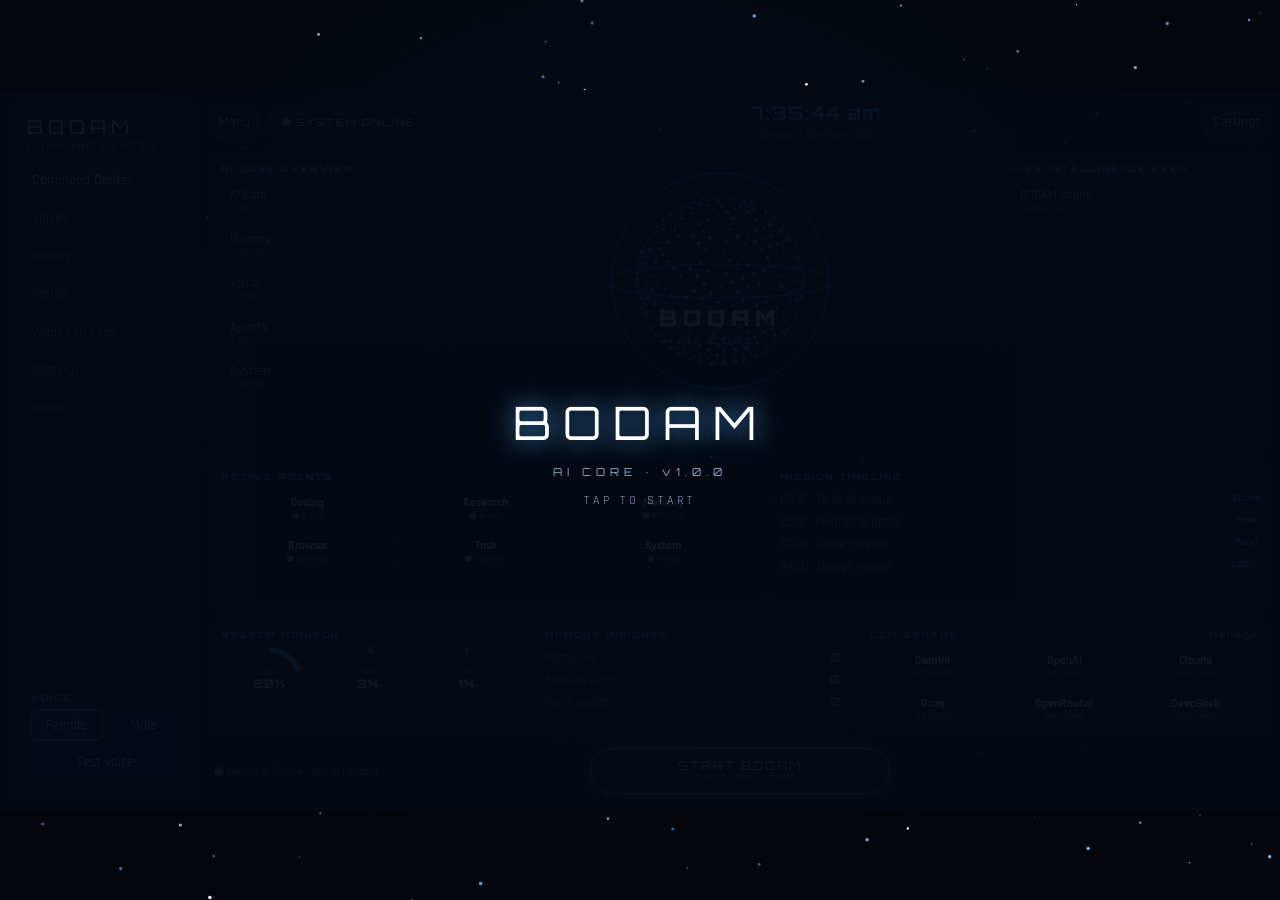
==== commit 739a7789: "Add files via upload" ====
--- a/dashboard.html
+++ b/dashboard.html
@@ -357,12 +357,22 @@
 function resumeMic(){try{if(auto&&micRecorder&&micRecorder.state==='paused'&&!S.speaking)micRecorder.resume()}catch(e){}}
 function stopMic(){try{if(micRecorder&&micRecorder.state!=='inactive')micRecorder.stop()}catch(e){};micRecorder=null;if(micStream){micStream.getTracks().forEach(t=>t.stop());micStream=null}}
 function blobB64(blob){return new Promise((resolve,reject)=>{const r=new FileReader();r.onload=()=>resolve(String(r.result).split(',')[1]||'');r.onerror=reject;r.readAsDataURL(blob)})}
+async function audioBlobToGeminiWav(blob){
+  const Ctx=window.AudioContext||window.webkitAudioContext;if(!Ctx)throw new Error('Audio conversion is not supported in this browser.');
+  const ctx=new Ctx();try{
+    const decoded=await ctx.decodeAudioData(await blob.arrayBuffer());
+    const rate=16000,src=decoded.getChannelData(0),step=decoded.sampleRate/rate,count=Math.floor(src.length/step),pcm=new Uint8Array(count*2),view=new DataView(pcm.buffer);
+    for(let i=0;i<count;i++){const x=Math.max(-1,Math.min(1,src[Math.floor(i*step)]));view.setInt16(i*2,x<0?x*32768:x*32767,true)}
+    const wav=new ArrayBuffer(44+pcm.length),v=new DataView(wav),w=(o,t)=>{for(let i=0;i<t.length;i++)v.setUint8(o+i,t.charCodeAt(i))};
+    w(0,'RIFF');v.setUint32(4,36+pcm.length,true);w(8,'WAVE');w(12,'fmt ');v.setUint32(16,16,true);v.setUint16(20,1,true);v.setUint16(22,1,true);v.setUint32(24,rate,true);v.setUint32(28,rate*2,true);v.setUint16(32,2,true);v.setUint16(34,16,true);w(36,'data');v.setUint32(40,pcm.length,true);new Uint8Array(wav,44).set(pcm);return new Blob([wav],{type:'audio/wav'});
+  }finally{try{await ctx.close()}catch(e){}}
+}
 async function transcribeGemini(blob){
   if(!ready('gemini'))throw new Error('Gemini API key Settings mein add karo.');
   if(blob.size<2500)return '';
-  const data=await blobB64(blob),mime=blob.type||'audio/webm';
-  const model=(cfg.gemini&&cfg.gemini.model)||'gemini-2.0-flash';
-  const r=await fetch('https://generativelanguage.googleapis.com/v1beta/models/'+encodeURIComponent(model)+':generateContent',{method:'POST',headers:{'Content-Type':'application/json','x-goog-api-key':cfg.gemini.key},body:JSON.stringify({contents:[{role:'user',parts:[{text:'Transcribe the spoken audio exactly. It may be Hindi, Hinglish, or English. Return only the words spoken, in the original language and script. If there is no clear speech, return an empty string.'},{inlineData:{mimeType:mime,data}}]}],generationConfig:{temperature:0}})});
+  const wav=await audioBlobToGeminiWav(blob),data=await blobB64(wav);
+  const model='gemini-2.0-flash';
+  const r=await fetch('https://generativelanguage.googleapis.com/v1beta/models/'+model+':generateContent',{method:'POST',headers:{'Content-Type':'application/json','x-goog-api-key':cfg.gemini.key},body:JSON.stringify({contents:[{role:'user',parts:[{text:'Transcribe the spoken audio exactly. It may be Hindi, Hinglish, or English. Return only the words spoken, in the original language and script. If there is no clear speech, return an empty string.'},{inlineData:{mimeType:'audio/wav',data}}]}],generationConfig:{temperature:0}})});
   const j=await r.json();if(!r.ok)throw new Error(j.error&&j.error.message||('Gemini audio error '+r.status));
   return String(j.candidates?.[0]?.content?.parts?.map(x=>x.text||'').join(' ')||'').trim();
 }
@@ -549,7 +559,7 @@
 function termsPanel(){
   openPanel('TERMS &amp; CONDITIONS','<div class="legal"><small style="color:#8aa8c4">Last updated: 17 November 2026</small><h4>1. ACCEPTANCE</h4><p>By using BODAM you agree to these Terms. If you do not agree, please do not use the app.</p><h4>2. SERVICE</h4><p>BODAM is an AI voice and chat assistant. It connects to the AI services whose API keys you provide.</p><h4>3. API KEYS AND COSTS</h4><p>Your API key is your responsibility. Do not share it with anyone. Usage limits and charges of providers such as Google, OpenAI, Anthropic, Groq and OpenRouter apply to your own account with them. IK Technology is not responsible for these charges.</p><h4>4. AI RESPONSES</h4><p>AI responses can be wrong or incomplete. Do not treat them as medical, legal, financial or other professional advice. Please verify important information yourself.</p><h4>5. ACCEPTABLE USE</h4><p>Do not use BODAM for anything illegal, harmful or abusive, or to cause harm to others.</p><h4>6. MICROPHONE</h4><p>The microphone listens only after you press START. You can stop it at any time with the STOP button or by saying stop.</p><h4>7. AVAILABILITY</h4><p>The service is provided as is. It may stop working because of third-party limits, internet issues or provider outages. We do not guarantee uninterrupted service.</p><h4>8. LIABILITY</h4><p>To the extent permitted by law, IK Technology is not liable for any loss arising from the use of BODAM.</p><h4>9. CHANGES</h4><p>We may update these Terms at any time. Continued use of the app means you accept the updated Terms.</p>'+contactP()+'</div>',settingsPanel)}
 function privacyPanel(){
-  openPanel('PRIVACY POLICY','<div class="legal"><small style="color:#8aa8c4">Last updated: 17 November 2026</small><h4>1. DATA STORED ON YOUR DEVICE</h4><p>Your API keys, model names, custom API URLs, voice settings, name and chat history (last 100 chats) are stored in this browser on this device. Browser storage is not a secure vault; do not use this setup to distribute your own private keys on a public website. IK Technology has no server that receives this data.</p><h4>2. DATA SENT TO THIRD PARTIES</h4><ul><li>Your messages are sent to the provider selected under USE. If automatic backup is enabled, BODAM may send the same request to another connected provider when the selected provider fails</li><li>To create the BODAM voice, the reply text is sent to Google Gemini</li><li>Converting your speech to text is done by the browser speech recognition service (in Chrome this is provided by Google)</li><li>Fonts are loaded from Google Fonts</li></ul><p>These services have their own privacy policies, please read them as well.</p><h4>3. MICROPHONE</h4><p>The microphone is used only after you press START. We do not record or store audio.</p><h4>4. NO SALE OF DATA, NO ADS</h4><p>We do not sell your data, show ads or track you.</p><h4>5. DELETING YOUR DATA</h4><p>History: Menu, History, Clear history. Keys: Settings, API Key, clear the field and Save. Everything at once: Settings, Profile, Delete account and all data.</p><h4>6. CHILDREN</h4><p>BODAM is not intended for children under 13.</p><h4>7. CHANGES</h4><p>This policy may change. The latest version is always shown here.</p>'+contactP()+'</div>',settingsPanel)}
+  openPanel('PRIVACY POLICY','<div class="legal"><small style="color:#8aa8c4">Last updated: 17 November 2026</small><h4>1. DATA STORED ON YOUR DEVICE</h4><p>Your API keys, model names, custom API URLs, voice settings, name and chat history (last 100 chats) are stored in this browser on this device. Browser storage is not a secure vault; do not use this setup to distribute your own private keys on a public website. IK Technology has no server that receives this data.</p><h4>2. DATA SENT TO THIRD PARTIES</h4><ul><li>Your messages are sent to the provider selected under USE. If automatic backup is enabled, BODAM may send the same request to another connected provider when the selected provider fails</li><li>To create the BODAM voice, the reply text is sent to Google Gemini</li><li>Speech audio is converted to WAV in your browser and sent to Google Gemini for transcription</li><li>Fonts are loaded from Google Fonts</li></ul><p>These services have their own privacy policies, please read them as well.</p><h4>3. MICROPHONE</h4><p>The microphone is used only after you press START. We do not record or store audio.</p><h4>4. NO SALE OF DATA, NO ADS</h4><p>We do not sell your data, show ads or track you.</p><h4>5. DELETING YOUR DATA</h4><p>History: Menu, History, Clear history. Keys: Settings, API Key, clear the field and Save. Everything at once: Settings, Profile, Delete account and all data.</p><h4>6. CHILDREN</h4><p>BODAM is not intended for children under 13.</p><h4>7. CHANGES</h4><p>This policy may change. The latest version is always shown here.</p>'+contactP()+'</div>',settingsPanel)}
 $('#pBody').addEventListener('click',e=>{const b=e.target.closest('[data-act]');if(!b)return;const a=b.dataset.act;
   if(a==='settings')settingsPanel();else if(a==='about')aboutPanel();else if(a==='terms')termsPanel();else if(a==='privacy')privacyPanel();else if(a==='setvoice'){closePanel();openSet('voice')}
   else if(a==='voices')voicesPanel();else if(a==='hist')histPanel();else if(a==='acct')acctPanel();else if(a==='help')helpPanel();
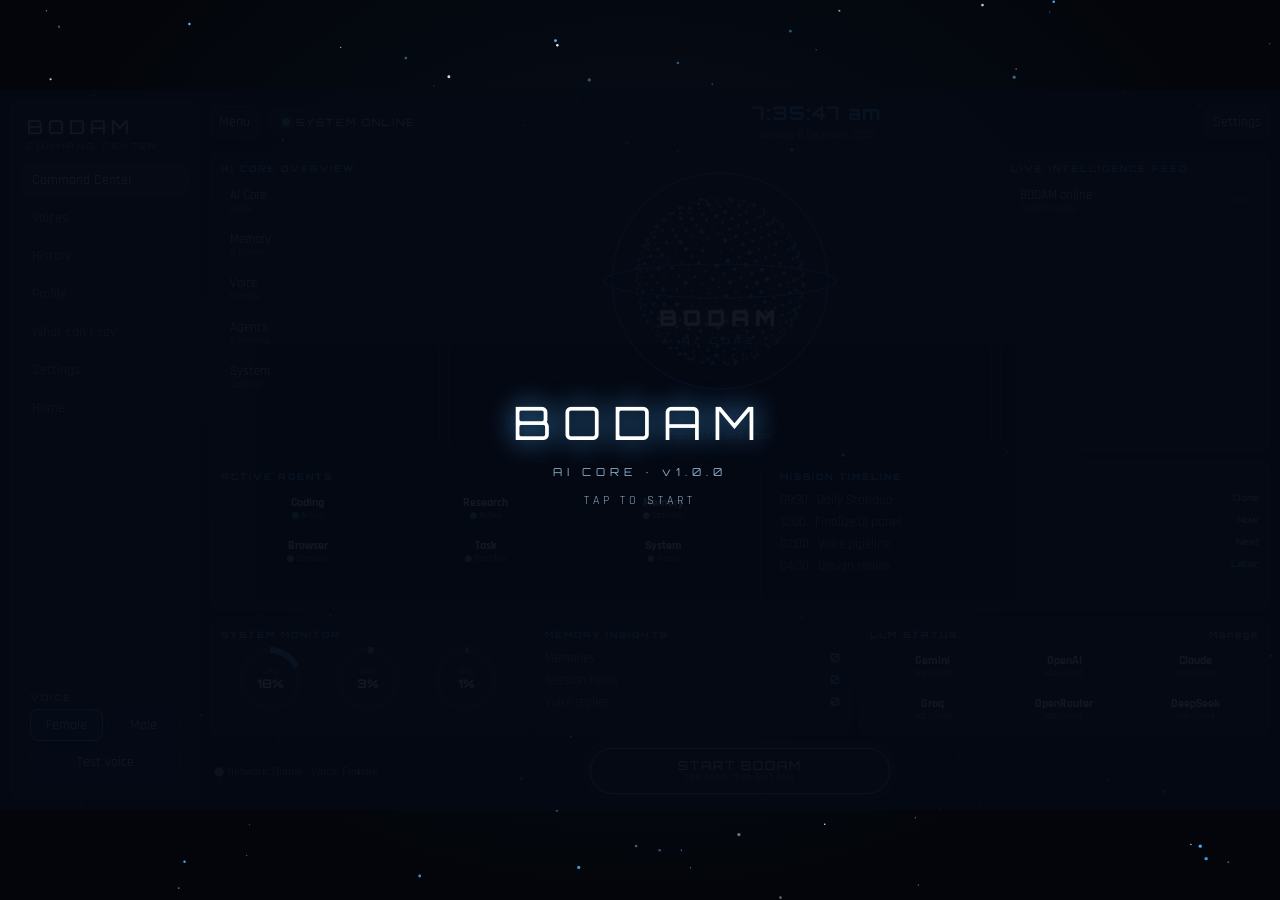
==== commit 17af0ad6: "Add files via upload" ====
--- a/dashboard.html
+++ b/dashboard.html
@@ -348,60 +348,67 @@
 
 $('#test').onclick=()=>speak(S.lang==='hi'?'Main BODAM hoon, aapka personal AI assistant.':'I am BODAM, your personal AI assistant.');
 
-/* ===== voice in: continuous Gemini audio transcription =====
-   Keeps one microphone/MediaRecorder session open; no SpeechRecognition restart beeps. */
-let auto=false,busy=false,busyAt=0,micStream=null,micRecorder=null,micQueue=Promise.resolve(),micStarting=false;
+/* ===== voice in: PCM capture + silence detection + Gemini transcription =====
+   Uses raw microphone samples, not MediaRecorder WebM fragments. */
+let auto=false,busy=false,busyAt=0,micStream=null,micContext=null,micSource=null,micProcessor=null,micStarting=false;
+let speechParts=[],speechActive=false,speechLastAt=0,speechStartAt=0,transcribeQueue=Promise.resolve();
 function setBusy(b){busy=b;busyAt=Date.now()}
 function setAuto(on){auto=on;$('#talk').classList.toggle('live',on);$('#talkT').textContent=on?'STOP BODAM':'START BODAM';$('#talkS').textContent=on?'Listening... just speak':'Tap once, then just talk'}
-function pauseMic(){try{if(micRecorder&&micRecorder.state==='recording')micRecorder.pause()}catch(e){}}
-function resumeMic(){try{if(auto&&micRecorder&&micRecorder.state==='paused'&&!S.speaking)micRecorder.resume()}catch(e){}}
-function stopMic(){try{if(micRecorder&&micRecorder.state!=='inactive')micRecorder.stop()}catch(e){};micRecorder=null;if(micStream){micStream.getTracks().forEach(t=>t.stop());micStream=null}}
+function pauseMic(){if(micContext&&micContext.state==='running')micContext.suspend().catch(()=>{})}
+function resumeMic(){if(auto&&micContext&&micContext.state==='suspended'&&!S.speaking&&!busy)micContext.resume().catch(()=>{})}
+function stopMic(){try{if(micProcessor){micProcessor.disconnect();micProcessor.onaudioprocess=null}}catch(e){}try{micSource&&micSource.disconnect()}catch(e){}try{if(micContext)micContext.close()}catch(e){}micProcessor=null;micSource=null;micContext=null;if(micStream){micStream.getTracks().forEach(t=>t.stop());micStream=null}speechParts=[];speechActive=false}
 function blobB64(blob){return new Promise((resolve,reject)=>{const r=new FileReader();r.onload=()=>resolve(String(r.result).split(',')[1]||'');r.onerror=reject;r.readAsDataURL(blob)})}
-async function audioBlobToGeminiWav(blob){
-  const Ctx=window.AudioContext||window.webkitAudioContext;if(!Ctx)throw new Error('Audio conversion is not supported in this browser.');
-  const ctx=new Ctx();try{
-    const decoded=await ctx.decodeAudioData(await blob.arrayBuffer());
-    const rate=16000,src=decoded.getChannelData(0),step=decoded.sampleRate/rate,count=Math.floor(src.length/step),pcm=new Uint8Array(count*2),view=new DataView(pcm.buffer);
-    for(let i=0;i<count;i++){const x=Math.max(-1,Math.min(1,src[Math.floor(i*step)]));view.setInt16(i*2,x<0?x*32768:x*32767,true)}
-    const wav=new ArrayBuffer(44+pcm.length),v=new DataView(wav),w=(o,t)=>{for(let i=0;i<t.length;i++)v.setUint8(o+i,t.charCodeAt(i))};
-    w(0,'RIFF');v.setUint32(4,36+pcm.length,true);w(8,'WAVE');w(12,'fmt ');v.setUint32(16,16,true);v.setUint16(20,1,true);v.setUint16(22,1,true);v.setUint32(24,rate,true);v.setUint32(28,rate*2,true);v.setUint16(32,2,true);v.setUint16(34,16,true);w(36,'data');v.setUint32(40,pcm.length,true);new Uint8Array(wav,44).set(pcm);return new Blob([wav],{type:'audio/wav'});
-  }finally{try{await ctx.close()}catch(e){}}
-}
-async function transcribeGemini(blob){
+function floatToWav(parts,inputRate){
+  const total=parts.reduce((n,a)=>n+a.length,0);if(!total)throw new Error('No speech audio captured.');
+  const joined=new Float32Array(total);let off=0;for(const a of parts){joined.set(a,off);off+=a.length}
+  const rate=16000,step=inputRate/rate,count=Math.floor(joined.length/step),pcm=new ArrayBuffer(count*2),dv=new DataView(pcm);
+  for(let i=0;i<count;i++){const x=Math.max(-1,Math.min(1,joined[Math.floor(i*step)]));dv.setInt16(i*2,x<0?x*32768:x*32767,true)}
+  const wav=new ArrayBuffer(44+pcm.byteLength),v=new DataView(wav),w=(o,t)=>{for(let i=0;i<t.length;i++)v.setUint8(o+i,t.charCodeAt(i))};
+  w(0,'RIFF');v.setUint32(4,36+pcm.byteLength,true);w(8,'WAVE');w(12,'fmt ');v.setUint32(16,16,true);v.setUint16(20,1,true);v.setUint16(22,1,true);v.setUint32(24,rate,true);v.setUint32(28,rate*2,true);v.setUint16(32,2,true);v.setUint16(34,16,true);w(36,'data');v.setUint32(40,pcm.byteLength,true);new Uint8Array(wav,44).set(new Uint8Array(pcm));return new Blob([wav],{type:'audio/wav'});
+}
+async function transcribeGemini(wav){
   if(!ready('gemini'))throw new Error('Gemini API key Settings mein add karo.');
-  if(blob.size<2500)return '';
-  const wav=await audioBlobToGeminiWav(blob),data=await blobB64(wav);
-  const model='gemini-2.0-flash';
-  const r=await fetch('https://generativelanguage.googleapis.com/v1beta/models/'+model+':generateContent',{method:'POST',headers:{'Content-Type':'application/json','x-goog-api-key':cfg.gemini.key},body:JSON.stringify({contents:[{role:'user',parts:[{text:'Transcribe the spoken audio exactly. It may be Hindi, Hinglish, or English. Return only the words spoken, in the original language and script. If there is no clear speech, return an empty string.'},{inlineData:{mimeType:'audio/wav',data}}]}],generationConfig:{temperature:0}})});
+  if(wav.size<3000)return '';
+  const data=await blobB64(wav),model=(cfg.gemini&&cfg.gemini.model)||'gemini-2.0-flash';
+  const r=await fetch('https://generativelanguage.googleapis.com/v1beta/models/'+encodeURIComponent(model)+':generateContent',{method:'POST',headers:{'Content-Type':'application/json','x-goog-api-key':cfg.gemini.key},body:JSON.stringify({contents:[{role:'user',parts:[{text:'Transcribe the spoken audio exactly. It may be Hindi, Hinglish, or English. Return only the words spoken, in the original language and script. If there is no clear speech, return an empty string.'},{inlineData:{mimeType:'audio/wav',data}}]}],generationConfig:{temperature:0}})});
   const j=await r.json();if(!r.ok)throw new Error(j.error&&j.error.message||('Gemini audio error '+r.status));
   return String(j.candidates?.[0]?.content?.parts?.map(x=>x.text||'').join(' ')||'').trim();
 }
-function startRecorder(stream){
-  micStream=stream;
-  const mime=['audio/webm;codecs=opus','audio/webm','audio/mp4'].find(t=>window.MediaRecorder&&MediaRecorder.isTypeSupported(t));
-  micRecorder=new MediaRecorder(stream,mime?{mimeType:mime}:undefined);
-  micRecorder.ondataavailable=e=>{if(!e.data||!e.data.size||!auto)return;const chunk=e.data;micQueue=micQueue.then(async()=>{
-    if(!auto||S.speaking||busy)return;
-    try{const text=await transcribeGemini(chunk);if(text&&auto&&!busy&&!S.speaking){setBusy(true);pauseMic();say(text,'...');await handle(text)}}
-    catch(err){if(auto){say('','Mic transcription error: '+(err.message||'Please check Gemini key and internet.'));}}
-  }).catch(()=>{});};
-  micRecorder.onerror=()=>{if(auto)say('','Microphone recording error. Please stop and start again.')};
-  micRecorder.start(6000);
-  S.listening=true;
+async function processSpeech(parts,rate){
+  if(!auto||!parts.length||busy||S.speaking)return;
+  const wav=floatToWav(parts,rate);
+  transcribeQueue=transcribeQueue.then(async()=>{
+    if(!auto||busy||S.speaking)return;
+    try{const text=await transcribeGemini(wav);if(text&&auto&&!busy&&!S.speaking){setBusy(true);pauseMic();say(text,'...');await handle(text)}}
+    catch(err){if(auto)say('','Mic transcription error: '+(err.message||'Please check Gemini key and internet.'))}
+  }).catch(()=>{});
+}
+function startPCM(stream){
+  micStream=stream;const Ctx=window.AudioContext||window.webkitAudioContext;if(!Ctx)throw new Error('AudioContext not supported');
+  micContext=new Ctx();micSource=micContext.createMediaStreamSource(stream);micProcessor=micContext.createScriptProcessor(4096,1,1);
+  micProcessor.onaudioprocess=e=>{
+    if(!auto||busy||S.speaking)return;const input=e.inputBuffer.getChannelData(0),copy=new Float32Array(input),now=Date.now();
+    let sum=0;for(let i=0;i<input.length;i++)sum+=input[i]*input[i];const rms=Math.sqrt(sum/input.length);
+    if(rms>0.018){if(!speechActive){speechActive=true;speechStartAt=now;speechParts=[]}speechLastAt=now;speechParts.push(copy)}else if(speechActive){speechParts.push(copy)}
+    if(speechActive&&(now-speechLastAt>850||now-speechStartAt>12000)){
+      const parts=speechParts;speechParts=[];speechActive=false;processSpeech(parts,micContext.sampleRate);
+    }
+  };
+  micSource.connect(micProcessor);micProcessor.connect(micContext.destination);micContext.resume();S.listening=true;
 }
 async function startAuto(){
   if(micStarting||auto)return;
-  if(!navigator.mediaDevices?.getUserMedia||!window.MediaRecorder){say('','This browser does not support continuous microphone recording. Please use updated Chrome.');return}
+  if(!navigator.mediaDevices?.getUserMedia||!(window.AudioContext||window.webkitAudioContext)){say('','This browser does not support continuous microphone recording. Please use updated Chrome.');return}
   if(!ready('gemini')){say('','Please add your Gemini API key in Settings first.');return}
   micStarting=true;setAuto(true);
-  try{const stream=await navigator.mediaDevices.getUserMedia({audio:{echoCancellation:true,noiseSuppression:true,autoGainControl:true}});if(!auto){stream.getTracks().forEach(t=>t.stop());return}startRecorder(stream);say('','BODAM is listening. Speak now.')}
-  catch(e){setAuto(false);say('','Microphone permission nahi mili. Browser settings mein mic allow karo.')}
+  try{const stream=await navigator.mediaDevices.getUserMedia({audio:{echoCancellation:true,noiseSuppression:true,autoGainControl:true}});if(!auto){stream.getTracks().forEach(t=>t.stop());return}startPCM(stream);say('','BODAM is listening. Speak now.')}
+  catch(e){setAuto(false);stopMic();say('','Microphone start nahi ho saka: '+(e.message||'Please allow microphone permission.'))}
   finally{micStarting=false}
 }
 function afterSpeak(){setBusy(false);resumeMic()}
 function stopAuto(){setAuto(false);setBusy(false);stopMic();S.speaking=false;S.listening=false;speechSynthesis.cancel();if(curAudio){curAudio.pause();curAudio=null}}
 $('#talk').onclick=()=>auto?stopAuto():startAuto();
-document.addEventListener('visibilitychange',()=>{if(document.hidden&&auto)pauseMic();else if(auto&&!S.speaking)resumeMic()});
+document.addEventListener('visibilitychange',()=>{if(document.hidden&&auto)pauseMic();else if(auto&&!S.speaking&&!busy)resumeMic()});
 /* ===== API providers: multi-provider + automatic failover ===== */
 const PROV=[
  {id:'gemini',name:'Gemini',model:'gemini-2.0-flash',kind:'gemini'},
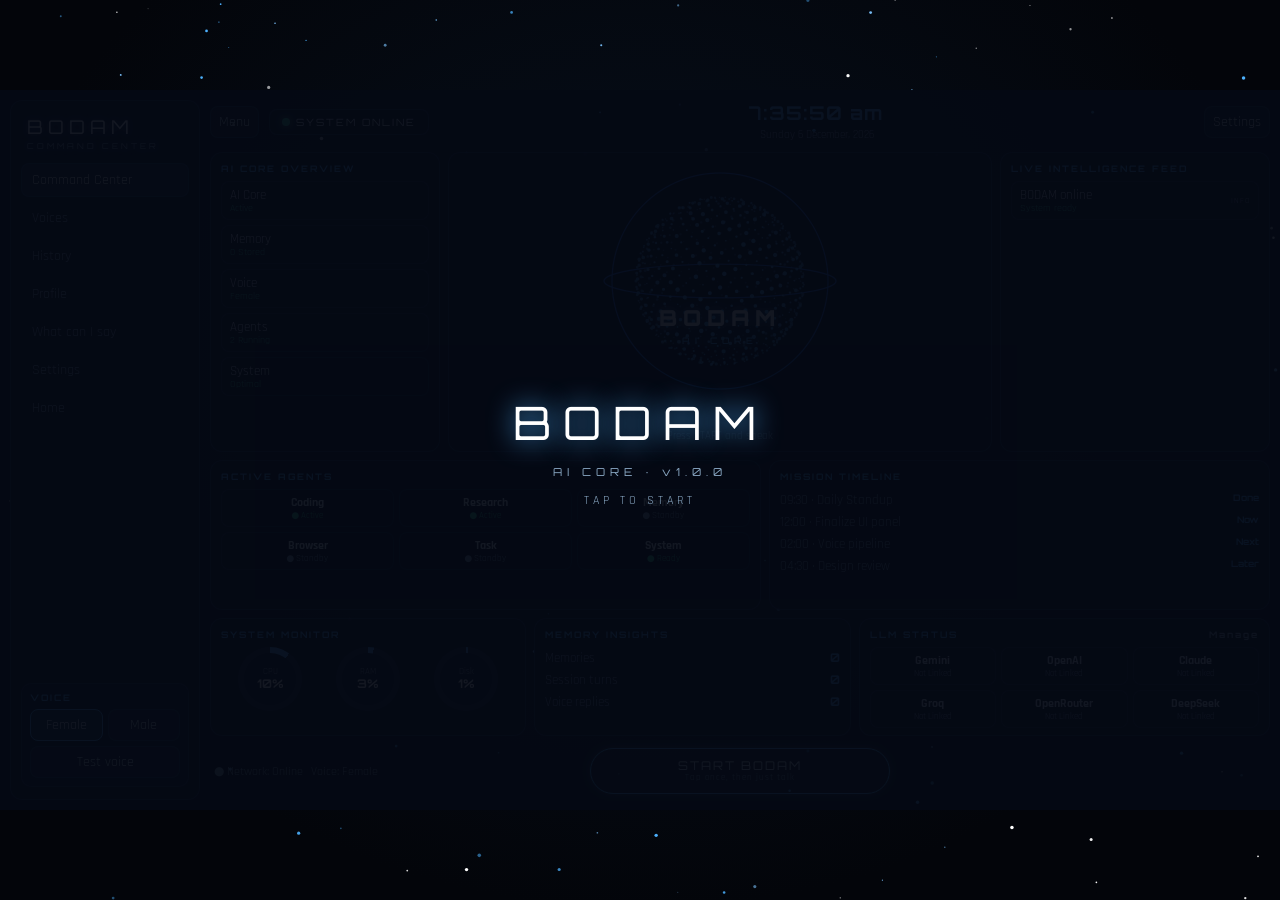
==== commit b5f435dd: "Add files via upload" ====
--- a/dashboard.html
+++ b/dashboard.html
@@ -368,10 +368,11 @@
 }
 async function transcribeGemini(wav){
   if(!ready('gemini'))throw new Error('Gemini API key Settings mein add karo.');
-  if(wav.size<3000)return '';
-  const data=await blobB64(wav),model=(cfg.gemini&&cfg.gemini.model)||'gemini-2.0-flash';
-  const r=await fetch('https://generativelanguage.googleapis.com/v1beta/models/'+encodeURIComponent(model)+':generateContent',{method:'POST',headers:{'Content-Type':'application/json','x-goog-api-key':cfg.gemini.key},body:JSON.stringify({contents:[{role:'user',parts:[{text:'Transcribe the spoken audio exactly. It may be Hindi, Hinglish, or English. Return only the words spoken, in the original language and script. If there is no clear speech, return an empty string.'},{inlineData:{mimeType:'audio/wav',data}}]}],generationConfig:{temperature:0}})});
-  const j=await r.json();if(!r.ok)throw new Error(j.error&&j.error.message||('Gemini audio error '+r.status));
+  if(!(wav instanceof Blob)||wav.size<2500) return '';
+  const data=await blobB64(wav);
+  // Dedicated speech-to-text model; do not reuse the chat model selected in Settings.
+  const r=await fetch('https://generativelanguage.googleapis.com/v1beta/models/gemini-3.5-transcribe:generateContent',{method:'POST',headers:{'Content-Type':'application/json','x-goog-api-key':cfg.gemini.key},body:JSON.stringify({contents:[{role:'user',parts:[{inlineData:{mimeType:'audio/wav',data}}]}],generationConfig:{temperature:0,audioTranscriptionConfig:{languageCodes:[]}}})});
+  const j=await r.json();if(!r.ok)throw new Error(j.error&&j.error.message||('Gemini transcription error '+r.status));
   return String(j.candidates?.[0]?.content?.parts?.map(x=>x.text||'').join(' ')||'').trim();
 }
 async function processSpeech(parts,rate){
@@ -411,7 +412,7 @@
 document.addEventListener('visibilitychange',()=>{if(document.hidden&&auto)pauseMic();else if(auto&&!S.speaking&&!busy)resumeMic()});
 /* ===== API providers: multi-provider + automatic failover ===== */
 const PROV=[
- {id:'gemini',name:'Gemini',model:'gemini-2.0-flash',kind:'gemini'},
+ {id:'gemini',name:'Gemini',model:'gemini-3.8-flash',kind:'gemini'},
  {id:'openai',name:'OpenAI',model:'gpt-4o-mini',kind:'openai'},
  {id:'claude',name:'Claude',model:'claude-3-5-haiku-latest',kind:'claude'},
  {id:'groq',name:'Groq',model:'llama-3.3-70b-versatile',kind:'openai'},
@@ -428,6 +429,7 @@
 const API_URLS={openai:'https://api.openai.com/v1/chat/completions',groq:'https://api.groq.com/openai/v1/chat/completions',openrouter:'https://openrouter.ai/api/v1/chat/completions',deepseek:'https://api.deepseek.com/chat/completions',mistral:'https://api.mistral.ai/v1/chat/completions',cerebras:'https://api.cerebras.ai/v1/chat/completions',together:'https://api.together.xyz/v1/chat/completions',xai:'https://api.x.ai/v1/chat/completions',perplexity:'https://api.perplexity.ai/chat/completions'};
 let cfg={};try{cfg=JSON.parse(localStorage.getItem('ikb_cfg')||'{}')}catch(e){}
 if(!cfg.gemini&&localStorage.getItem('ikb_key')){cfg.gemini={key:localStorage.getItem('ikb_key'),model:localStorage.getItem('ikb_model')||''};cfg.active=cfg.active||'gemini'}
+if(cfg.gemini&&(!cfg.gemini.model||cfg.gemini.model==='gemini-2.0-flash'))cfg.gemini.model='gemini-3.8-flash';
 if(typeof cfg.failover!=='boolean')cfg.failover=true;
 const ready=id=>{const c=cfg[id]||{};return !!(c.key&&String(c.key).trim())};
 function drawLLM(){$('#llm').innerHTML=PROV.slice(0,6).map(p=>'<div class="'+(ready(p.id)?'ok ':'')+(cfg.active===p.id&&ready(p.id)?'act':'')+'"><b>'+p.name+'</b><small>'+(ready(p.id)?(cfg.active===p.id?'Primary':'Backup'):'Not Linked')+'</small></div>').join('')}
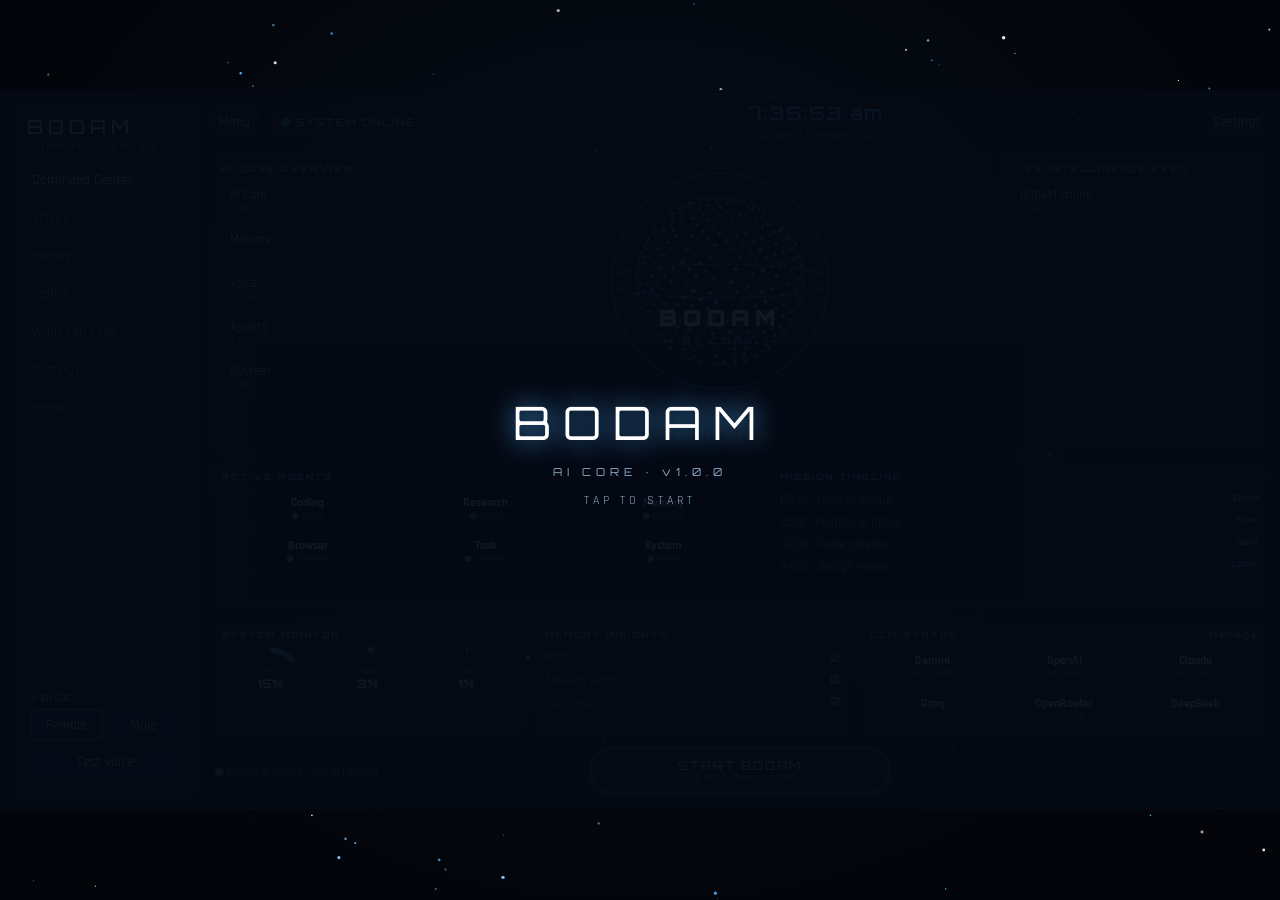
==== commit 65bd7ccb: "Add files via upload" ====
--- a/dashboard.html
+++ b/dashboard.html
@@ -184,6 +184,7 @@
 
 <script>
 const $=s=>document.querySelector(s);
+if(!('speechSynthesis' in window)){window.speechSynthesis={cancel(){},speak(){},getVoices(){return[]},onvoiceschanged:null};window.SpeechSynthesisUtterance=window.SpeechSynthesisUtterance||function(t){this.text=t}}
 const S={gender:localStorage.getItem('ikb_g')||'female',lang:localStorage.getItem('ikb_l')||'hi',turns:0,vr:0,mem:+(localStorage.getItem('ikb_m')||0),listening:false,speaking:false};
 
 /* ===== fit stage (landscape, auto-rotate in portrait) ===== */
@@ -261,7 +262,8 @@
   return best;
 }
 function speakBrowser(text,end){
-  if(!('speechSynthesis' in window)){end&&end();return}
+  if(!window.speechSynthesis||!window.speechSynthesis.getVoices||typeof SpeechSynthesisUtterance==='undefined'||!SpeechSynthesisUtterance.prototype||!('rate' in SpeechSynthesisUtterance.prototype)){end&&end();return}
+  const my=spkId;
   speechSynthesis.cancel();
   const l=/[\u0900-\u097F]/.test(text)?'hi':S.lang,v=pickVoice(l);
   const parts=text.split(/(?<=[.!?\u0964])\s+/).filter(x=>x.trim());
@@ -275,7 +277,7 @@
     u.pitch=Math.max(.1,bp+(Math.random()*.08-.04)+(qn?.06:0)-(last&&!qn?.04:0));
     u.rate=br+(Math.random()*.06-.03);
     if(i===0)u.onstart=()=>{S.speaking=true};
-    if(last)u.onend=u.onerror=()=>{S.speaking=false;end&&end()};
+    if(last)u.onend=u.onerror=()=>{if(my!==spkId)return;S.speaking=false;end&&end()};
     speechSynthesis.speak(u);
   });
 }
@@ -333,6 +335,7 @@
   }
 }
 function speak(text,end){
+  end=end||afterSpeak;
   pauseMic();
   spkId++;if(curAudio){curAudio.pause();curAudio=null}
   const t=cfg.tts||{};
@@ -348,68 +351,49 @@
 
 $('#test').onclick=()=>speak(S.lang==='hi'?'Main BODAM hoon, aapka personal AI assistant.':'I am BODAM, your personal AI assistant.');
 
-/* ===== voice in: PCM capture + silence detection + Gemini transcription =====
-   Uses raw microphone samples, not MediaRecorder WebM fragments. */
-let auto=false,busy=false,busyAt=0,micStream=null,micContext=null,micSource=null,micProcessor=null,micStarting=false;
-let speechParts=[],speechActive=false,speechLastAt=0,speechStartAt=0,transcribeQueue=Promise.resolve();
+/* ===== voice in: browser SpeechRecognition (live, smooth, free) ===== */
+const SR=window.SpeechRecognition||window.webkitSpeechRecognition;
+let auto=false,busy=false,busyAt=0,rec=null,recRun=false,micPaused=false,recErr=0;
 function setBusy(b){busy=b;busyAt=Date.now()}
 function setAuto(on){auto=on;$('#talk').classList.toggle('live',on);$('#talkT').textContent=on?'STOP BODAM':'START BODAM';$('#talkS').textContent=on?'Listening... just speak':'Tap once, then just talk'}
-function pauseMic(){if(micContext&&micContext.state==='running')micContext.suspend().catch(()=>{})}
-function resumeMic(){if(auto&&micContext&&micContext.state==='suspended'&&!S.speaking&&!busy)micContext.resume().catch(()=>{})}
-function stopMic(){try{if(micProcessor){micProcessor.disconnect();micProcessor.onaudioprocess=null}}catch(e){}try{micSource&&micSource.disconnect()}catch(e){}try{if(micContext)micContext.close()}catch(e){}micProcessor=null;micSource=null;micContext=null;if(micStream){micStream.getTracks().forEach(t=>t.stop());micStream=null}speechParts=[];speechActive=false}
-function blobB64(blob){return new Promise((resolve,reject)=>{const r=new FileReader();r.onload=()=>resolve(String(r.result).split(',')[1]||'');r.onerror=reject;r.readAsDataURL(blob)})}
-function floatToWav(parts,inputRate){
-  const total=parts.reduce((n,a)=>n+a.length,0);if(!total)throw new Error('No speech audio captured.');
-  const joined=new Float32Array(total);let off=0;for(const a of parts){joined.set(a,off);off+=a.length}
-  const rate=16000,step=inputRate/rate,count=Math.floor(joined.length/step),pcm=new ArrayBuffer(count*2),dv=new DataView(pcm);
-  for(let i=0;i<count;i++){const x=Math.max(-1,Math.min(1,joined[Math.floor(i*step)]));dv.setInt16(i*2,x<0?x*32768:x*32767,true)}
-  const wav=new ArrayBuffer(44+pcm.byteLength),v=new DataView(wav),w=(o,t)=>{for(let i=0;i<t.length;i++)v.setUint8(o+i,t.charCodeAt(i))};
-  w(0,'RIFF');v.setUint32(4,36+pcm.byteLength,true);w(8,'WAVE');w(12,'fmt ');v.setUint32(16,16,true);v.setUint16(20,1,true);v.setUint16(22,1,true);v.setUint32(24,rate,true);v.setUint32(28,rate*2,true);v.setUint16(32,2,true);v.setUint16(34,16,true);w(36,'data');v.setUint32(40,pcm.byteLength,true);new Uint8Array(wav,44).set(new Uint8Array(pcm));return new Blob([wav],{type:'audio/wav'});
-}
-async function transcribeGemini(wav){
-  if(!ready('gemini'))throw new Error('Gemini API key Settings mein add karo.');
-  if(!(wav instanceof Blob)||wav.size<2500) return '';
-  const data=await blobB64(wav);
-  // Dedicated speech-to-text model; do not reuse the chat model selected in Settings.
-  const r=await fetch('https://generativelanguage.googleapis.com/v1beta/models/gemini-3.5-transcribe:generateContent',{method:'POST',headers:{'Content-Type':'application/json','x-goog-api-key':cfg.gemini.key},body:JSON.stringify({contents:[{role:'user',parts:[{inlineData:{mimeType:'audio/wav',data}}]}],generationConfig:{temperature:0,audioTranscriptionConfig:{languageCodes:[]}}})});
-  const j=await r.json();if(!r.ok)throw new Error(j.error&&j.error.message||('Gemini transcription error '+r.status));
-  return String(j.candidates?.[0]?.content?.parts?.map(x=>x.text||'').join(' ')||'').trim();
-}
-async function processSpeech(parts,rate){
-  if(!auto||!parts.length||busy||S.speaking)return;
-  const wav=floatToWav(parts,rate);
-  transcribeQueue=transcribeQueue.then(async()=>{
-    if(!auto||busy||S.speaking)return;
-    try{const text=await transcribeGemini(wav);if(text&&auto&&!busy&&!S.speaking){setBusy(true);pauseMic();say(text,'...');await handle(text)}}
-    catch(err){if(auto)say('','Mic transcription error: '+(err.message||'Please check Gemini key and internet.'))}
-  }).catch(()=>{});
-}
-function startPCM(stream){
-  micStream=stream;const Ctx=window.AudioContext||window.webkitAudioContext;if(!Ctx)throw new Error('AudioContext not supported');
-  micContext=new Ctx();micSource=micContext.createMediaStreamSource(stream);micProcessor=micContext.createScriptProcessor(4096,1,1);
-  micProcessor.onaudioprocess=e=>{
-    if(!auto||busy||S.speaking)return;const input=e.inputBuffer.getChannelData(0),copy=new Float32Array(input),now=Date.now();
-    let sum=0;for(let i=0;i<input.length;i++)sum+=input[i]*input[i];const rms=Math.sqrt(sum/input.length);
-    if(rms>0.018){if(!speechActive){speechActive=true;speechStartAt=now;speechParts=[]}speechLastAt=now;speechParts.push(copy)}else if(speechActive){speechParts.push(copy)}
-    if(speechActive&&(now-speechLastAt>850||now-speechStartAt>12000)){
-      const parts=speechParts;speechParts=[];speechActive=false;processSpeech(parts,micContext.sampleRate);
-    }
+function startRec(){
+  if(!SR||recRun||!auto||busy||S.speaking||micPaused)return;
+  const r=new SR();rec=r;
+  r.lang=S.lang==='hi'?'hi-IN':'en-IN';
+  r.interimResults=true;r.continuous=false;r.maxAlternatives=1;
+  let done=false;
+  r.onstart=()=>{recRun=true;S.listening=true};
+  r.onresult=e=>{
+    let t='',fin=false;
+    for(let i=e.resultIndex;i<e.results.length;i++){t+=e.results[i][0].transcript;if(e.results[i].isFinal)fin=true}
+    recErr=0;
+    if(!done)say(t,'...');
+    if(fin&&t.trim()&&!done){done=true;setBusy(true);pauseMic();handle(t.trim())}
   };
-  micSource.connect(micProcessor);micProcessor.connect(micContext.destination);micContext.resume();S.listening=true;
-}
-async function startAuto(){
-  if(micStarting||auto)return;
-  if(!navigator.mediaDevices?.getUserMedia||!(window.AudioContext||window.webkitAudioContext)){say('','This browser does not support continuous microphone recording. Please use updated Chrome.');return}
-  if(!ready('gemini')){say('','Please add your Gemini API key in Settings first.');return}
-  micStarting=true;setAuto(true);
-  try{const stream=await navigator.mediaDevices.getUserMedia({audio:{echoCancellation:true,noiseSuppression:true,autoGainControl:true}});if(!auto){stream.getTracks().forEach(t=>t.stop());return}startPCM(stream);say('','BODAM is listening. Speak now.')}
-  catch(e){setAuto(false);stopMic();say('','Microphone start nahi ho saka: '+(e.message||'Please allow microphone permission.'))}
-  finally{micStarting=false}
-}
+  r.onerror=e=>{
+    if(e.error==='not-allowed'||e.error==='service-not-allowed'){stopAuto();say('','Mic permission allow karo (Chrome site settings).')}
+    else if(e.error==='network'||e.error==='audio-capture'){if(++recErr>=3){stopAuto();say('','Mic error: '+e.error+'. Internet ya mic check karo.')}}
+  };
+  r.onend=()=>{
+    if(rec===r){recRun=false;S.listening=false}
+    if(auto&&!busy&&!S.speaking&&!micPaused)setTimeout(startRec,250);
+  };
+  try{r.start()}catch(e){recRun=false}
+}
+function pauseMic(){micPaused=true;S.listening=false;const r=rec;rec=null;recRun=false;try{r&&r.abort()}catch(e){}}
+function resumeMic(){micPaused=false;if(auto&&!S.speaking&&!busy)setTimeout(startRec,250)}
+function stopMic(){pauseMic()}
 function afterSpeak(){setBusy(false);resumeMic()}
-function stopAuto(){setAuto(false);setBusy(false);stopMic();S.speaking=false;S.listening=false;speechSynthesis.cancel();if(curAudio){curAudio.pause();curAudio=null}}
+function startAuto(){
+  if(auto)return;
+  if(!SR){say('','Is browser me mic support nahi hai. Chrome use karo.');return}
+  setAuto(true);micPaused=false;recErr=0;say('','Boliye, main sun raha hoon.');startRec();
+}
+function stopAuto(){setAuto(false);setBusy(false);stopMic();micPaused=false;S.speaking=false;S.listening=false;speechSynthesis.cancel();if(curAudio){curAudio.pause();curAudio=null}}
 $('#talk').onclick=()=>auto?stopAuto():startAuto();
 document.addEventListener('visibilitychange',()=>{if(document.hidden&&auto)pauseMic();else if(auto&&!S.speaking&&!busy)resumeMic()});
+// watchdog: if busy gets stuck, recover mic
+setInterval(()=>{if(auto&&busy&&!S.speaking&&Date.now()-busyAt>25000)afterSpeak();if(auto&&!busy&&!S.speaking&&!micPaused&&!recRun)startRec()},3000);
 /* ===== API providers: multi-provider + automatic failover ===== */
 const PROV=[
  {id:'gemini',name:'Gemini',model:'gemini-3.8-flash',kind:'gemini'},
@@ -506,8 +490,8 @@
   setLang(detectLang(q));
   const l=q.toLowerCase(),hi=S.lang==='hi';let a=null;
   if(/(setting|सेटिंग|panel|पैनल|menu|मेन्यू|about|terms|privacy|policy|account|profile|प्रोफाइल).*(band|close|बंद|cancel)|^close\b/i.test(l)){closePanel();$('#overlay').classList.remove('show');const m=hi?'Band kar diya.':'Closed.';say(q,m);speak(m,afterSpeak);return}
-  if(/^(stop|bas|bas karo|band karo|chup|chup ho ja|ruko)\b|^बस\b|बंद करो|चुप हो|रुक जाओ|stop listening/i.test(l)){stopAuto();const m=hi?'Theek hai, main ruk gayi. Phir baat karni ho to START dabana.':'Okay, I have stopped. Press START whenever you want to talk again.';say(q,m);speak(m);return}
-  a=route(l,q,hi);
+  if(/^(stop|bas|bas karo|band karo|chup|chup ho ja|ruko)\b|^बस(\s|$)|बंद करो|चुप हो|रुक जाओ|stop listening/i.test(l)){stopAuto();const m=hi?'Theek hai, main ruk gayi. Phir baat karni ho to START dabana.':'Okay, I have stopped. Press START whenever you want to talk again.';say(q,m);speak(m);return}
+  try{a=route(l,q,hi)}catch(e){a=null}
   if(a!==null){}
   else if(/(female|ladki|girl).*(voice|awaaz|awaz)|(voice|awaaz|awaz).*(female|ladki|girl)|(फीमेल|लड़की).*(आवाज|वॉइस|वॉयस)|(आवाज|वॉइस|वॉयस).*(फीमेल|लड़की)/.test(l)){setGender('female');a=hi?'Theek hai, ab female voice.':'Female voice on.'}
   else if(/(male|ladka|boy).*(voice|awaaz|awaz)|(voice|awaaz|awaz).*(male|ladka|boy)|(मेल|लड़का).*(आवाज|वॉइस|वॉयस)|(आवाज|वॉइस|वॉयस).*(मेल|लड़का)/.test(l)){setGender('male');a=hi?'Theek hai, ab male voice.':'Male voice on.'}
@@ -568,7 +552,7 @@
 function termsPanel(){
   openPanel('TERMS &amp; CONDITIONS','<div class="legal"><small style="color:#8aa8c4">Last updated: 17 November 2026</small><h4>1. ACCEPTANCE</h4><p>By using BODAM you agree to these Terms. If you do not agree, please do not use the app.</p><h4>2. SERVICE</h4><p>BODAM is an AI voice and chat assistant. It connects to the AI services whose API keys you provide.</p><h4>3. API KEYS AND COSTS</h4><p>Your API key is your responsibility. Do not share it with anyone. Usage limits and charges of providers such as Google, OpenAI, Anthropic, Groq and OpenRouter apply to your own account with them. IK Technology is not responsible for these charges.</p><h4>4. AI RESPONSES</h4><p>AI responses can be wrong or incomplete. Do not treat them as medical, legal, financial or other professional advice. Please verify important information yourself.</p><h4>5. ACCEPTABLE USE</h4><p>Do not use BODAM for anything illegal, harmful or abusive, or to cause harm to others.</p><h4>6. MICROPHONE</h4><p>The microphone listens only after you press START. You can stop it at any time with the STOP button or by saying stop.</p><h4>7. AVAILABILITY</h4><p>The service is provided as is. It may stop working because of third-party limits, internet issues or provider outages. We do not guarantee uninterrupted service.</p><h4>8. LIABILITY</h4><p>To the extent permitted by law, IK Technology is not liable for any loss arising from the use of BODAM.</p><h4>9. CHANGES</h4><p>We may update these Terms at any time. Continued use of the app means you accept the updated Terms.</p>'+contactP()+'</div>',settingsPanel)}
 function privacyPanel(){
-  openPanel('PRIVACY POLICY','<div class="legal"><small style="color:#8aa8c4">Last updated: 17 November 2026</small><h4>1. DATA STORED ON YOUR DEVICE</h4><p>Your API keys, model names, custom API URLs, voice settings, name and chat history (last 100 chats) are stored in this browser on this device. Browser storage is not a secure vault; do not use this setup to distribute your own private keys on a public website. IK Technology has no server that receives this data.</p><h4>2. DATA SENT TO THIRD PARTIES</h4><ul><li>Your messages are sent to the provider selected under USE. If automatic backup is enabled, BODAM may send the same request to another connected provider when the selected provider fails</li><li>To create the BODAM voice, the reply text is sent to Google Gemini</li><li>Speech audio is converted to WAV in your browser and sent to Google Gemini for transcription</li><li>Fonts are loaded from Google Fonts</li></ul><p>These services have their own privacy policies, please read them as well.</p><h4>3. MICROPHONE</h4><p>The microphone is used only after you press START. We do not record or store audio.</p><h4>4. NO SALE OF DATA, NO ADS</h4><p>We do not sell your data, show ads or track you.</p><h4>5. DELETING YOUR DATA</h4><p>History: Menu, History, Clear history. Keys: Settings, API Key, clear the field and Save. Everything at once: Settings, Profile, Delete account and all data.</p><h4>6. CHILDREN</h4><p>BODAM is not intended for children under 13.</p><h4>7. CHANGES</h4><p>This policy may change. The latest version is always shown here.</p>'+contactP()+'</div>',settingsPanel)}
+  openPanel('PRIVACY POLICY','<div class="legal"><small style="color:#8aa8c4">Last updated: 17 November 2026</small><h4>1. DATA STORED ON YOUR DEVICE</h4><p>Your API keys, model names, custom API URLs, voice settings, name and chat history (last 100 chats) are stored in this browser on this device. Browser storage is not a secure vault; do not use this setup to distribute your own private keys on a public website. IK Technology has no server that receives this data.</p><h4>2. DATA SENT TO THIRD PARTIES</h4><ul><li>Your messages are sent to the provider selected under USE. If automatic backup is enabled, BODAM may send the same request to another connected provider when the selected provider fails</li><li>To create the BODAM voice, the reply text is sent to Google Gemini</li><li>Speech recognition uses the built-in speech service of your browser (in Chrome, audio is processed by Google)</li><li>Fonts are loaded from Google Fonts</li></ul><p>These services have their own privacy policies, please read them as well.</p><h4>3. MICROPHONE</h4><p>The microphone is used only after you press START. We do not record or store audio.</p><h4>4. NO SALE OF DATA, NO ADS</h4><p>We do not sell your data, show ads or track you.</p><h4>5. DELETING YOUR DATA</h4><p>History: Menu, History, Clear history. Keys: Settings, API Key, clear the field and Save. Everything at once: Settings, Profile, Delete account and all data.</p><h4>6. CHILDREN</h4><p>BODAM is not intended for children under 13.</p><h4>7. CHANGES</h4><p>This policy may change. The latest version is always shown here.</p>'+contactP()+'</div>',settingsPanel)}
 $('#pBody').addEventListener('click',e=>{const b=e.target.closest('[data-act]');if(!b)return;const a=b.dataset.act;
   if(a==='settings')settingsPanel();else if(a==='about')aboutPanel();else if(a==='terms')termsPanel();else if(a==='privacy')privacyPanel();else if(a==='setvoice'){closePanel();openSet('voice')}
   else if(a==='voices')voicesPanel();else if(a==='hist')histPanel();else if(a==='acct')acctPanel();else if(a==='help')helpPanel();
@@ -601,7 +585,7 @@
   if(GO&&/\babout\b|अबाउट|app ke bare|ऐप के बारे/i.test(l)){closePanel();aboutPanel();return hi?'About page khol diya.':'About page opened.'}
   if(GO&&/setting|सेटिंग/i.test(l)){
     if(/voice|awaaz|awaz|आवाज|वॉइस|वॉयस/i.test(l)){closePanel();openSet('voice');return hi?'Voice settings khol di.':'Voice settings opened.'}
-    if(/\bapi\b|\bkey\b|एपीआई|की\b/i.test(l)){closePanel();openSet('api');return hi?'API key settings khol di.':'API key settings opened.'}
+    if(/\bapi\b|\bkey\b|एपीआई|की(\s|$)/i.test(l)){closePanel();openSet('api');return hi?'API key settings khol di.':'API key settings opened.'}
     closePanel();settingsPanel();return hi?'Settings khol di.':'Settings opened.'}
   if(GO&&/\bapi\b.*\bkey\b|एपीआई/i.test(l)){closePanel();openSet('api');return hi?'API key settings khol di.':'API key settings opened.'}
   if(OPN&&/profile|account|प्रोफाइल|अकाउंट/i.test(l)){acctPanel();return hi?'Profile khol di.':'Profile opened.'}
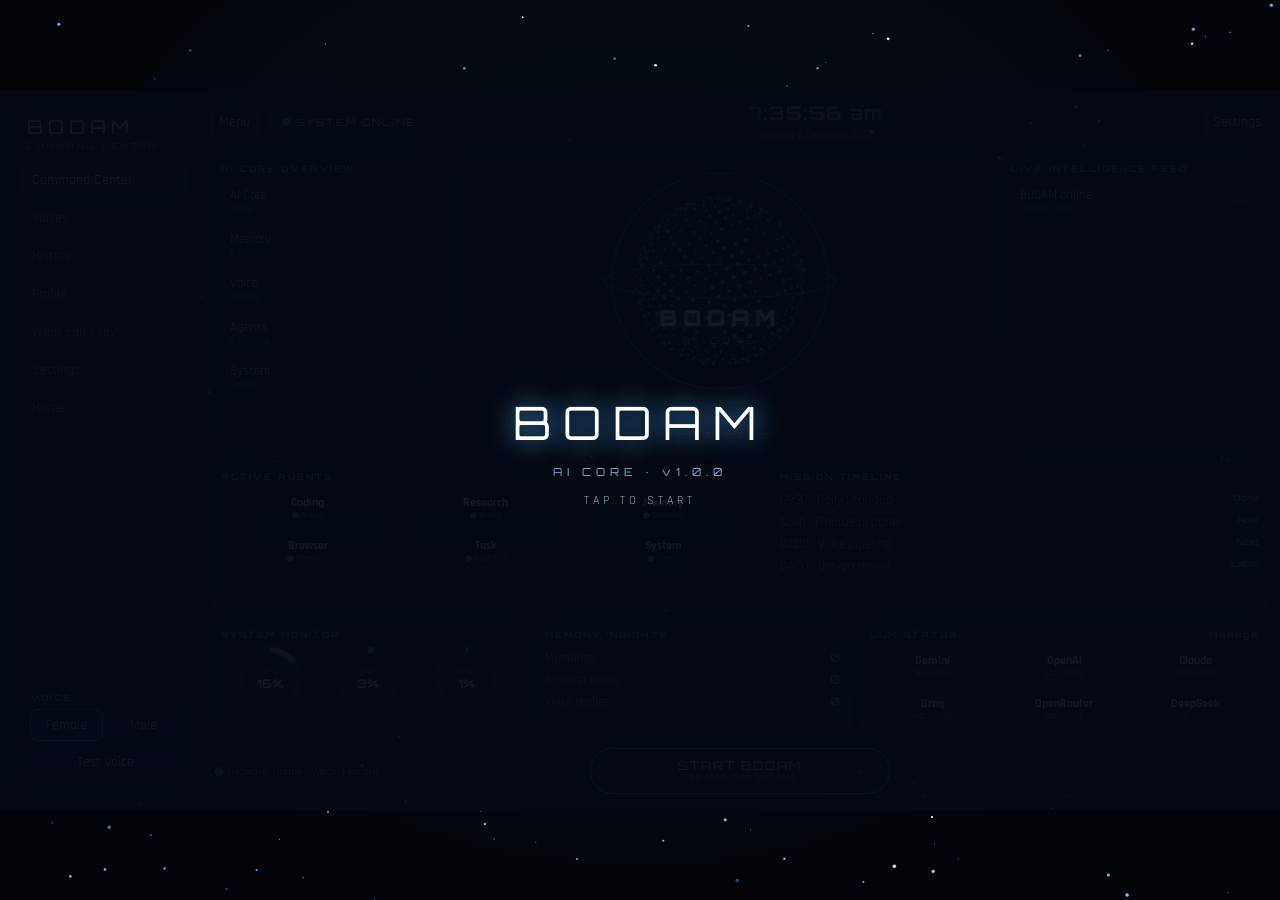
==== commit 0b006ca0: "Add files via upload" ====
--- a/dashboard.html
+++ b/dashboard.html
@@ -292,13 +292,16 @@
   const known=localStorage.getItem('ikb_tts_ok'),combos=[];
   GM.forEach(m=>['new','old'].forEach(f=>combos.push(m+'|'+f)));
   if(known&&combos.includes(known)){combos.splice(combos.indexOf(known),1);combos.unshift(known)}
+  const limited=new Set();let lim=false;
   for(const c of combos){
     const [m,f]=c.split('|');
+    if(limited.has(m))continue;
     const part=f==='new'?{text:text,speech_metadata:{style:style}}:{text:'Say in a calm, warm, natural human voice: '+text};
     const vc=f==='new'?{voice:voice}:{prebuiltVoiceConfig:{voiceName:voice}};
     try{
       const r=await fetch('https://generativelanguage.googleapis.com/v1beta/models/'+m+':generateContent',{method:'POST',headers:{'Content-Type':'application/json','x-goog-api-key':key},body:JSON.stringify({contents:[{role:'user',parts:[part]}],generationConfig:{responseModalities:['AUDIO'],speechConfig:{voiceConfig:vc}}})});
-      if(r.status===429||r.status===401||r.status===403)throw new Error('stop '+r.status);
+      if(r.status===401||r.status===403)throw new Error('stop '+r.status);
+      if(r.status===429){lim=true;limited.add(m);continue}
       if(!r.ok)continue;
       const j=await r.json(),d=j.candidates&&j.candidates[0]&&j.candidates[0].content&&j.candidates[0].content.parts&&j.candidates[0].content.parts[0]&&j.candidates[0].content.parts[0].inlineData&&j.candidates[0].content.parts[0].inlineData.data;
       if(!d)continue;
@@ -307,7 +310,7 @@
       return (b[0]===82&&b[1]===73&&b[2]===70&&b[3]===70)?new Blob([b],{type:'audio/wav'}):pcmWav(b);
     }catch(e){if(String(e.message).indexOf('stop')===0)throw e}
   }
-  throw new Error('no tts model worked');
+  throw new Error(lim?'stop 429':'no tts model worked');
 }
 async function speakGemini(text,end){
   const id=++spkId;
